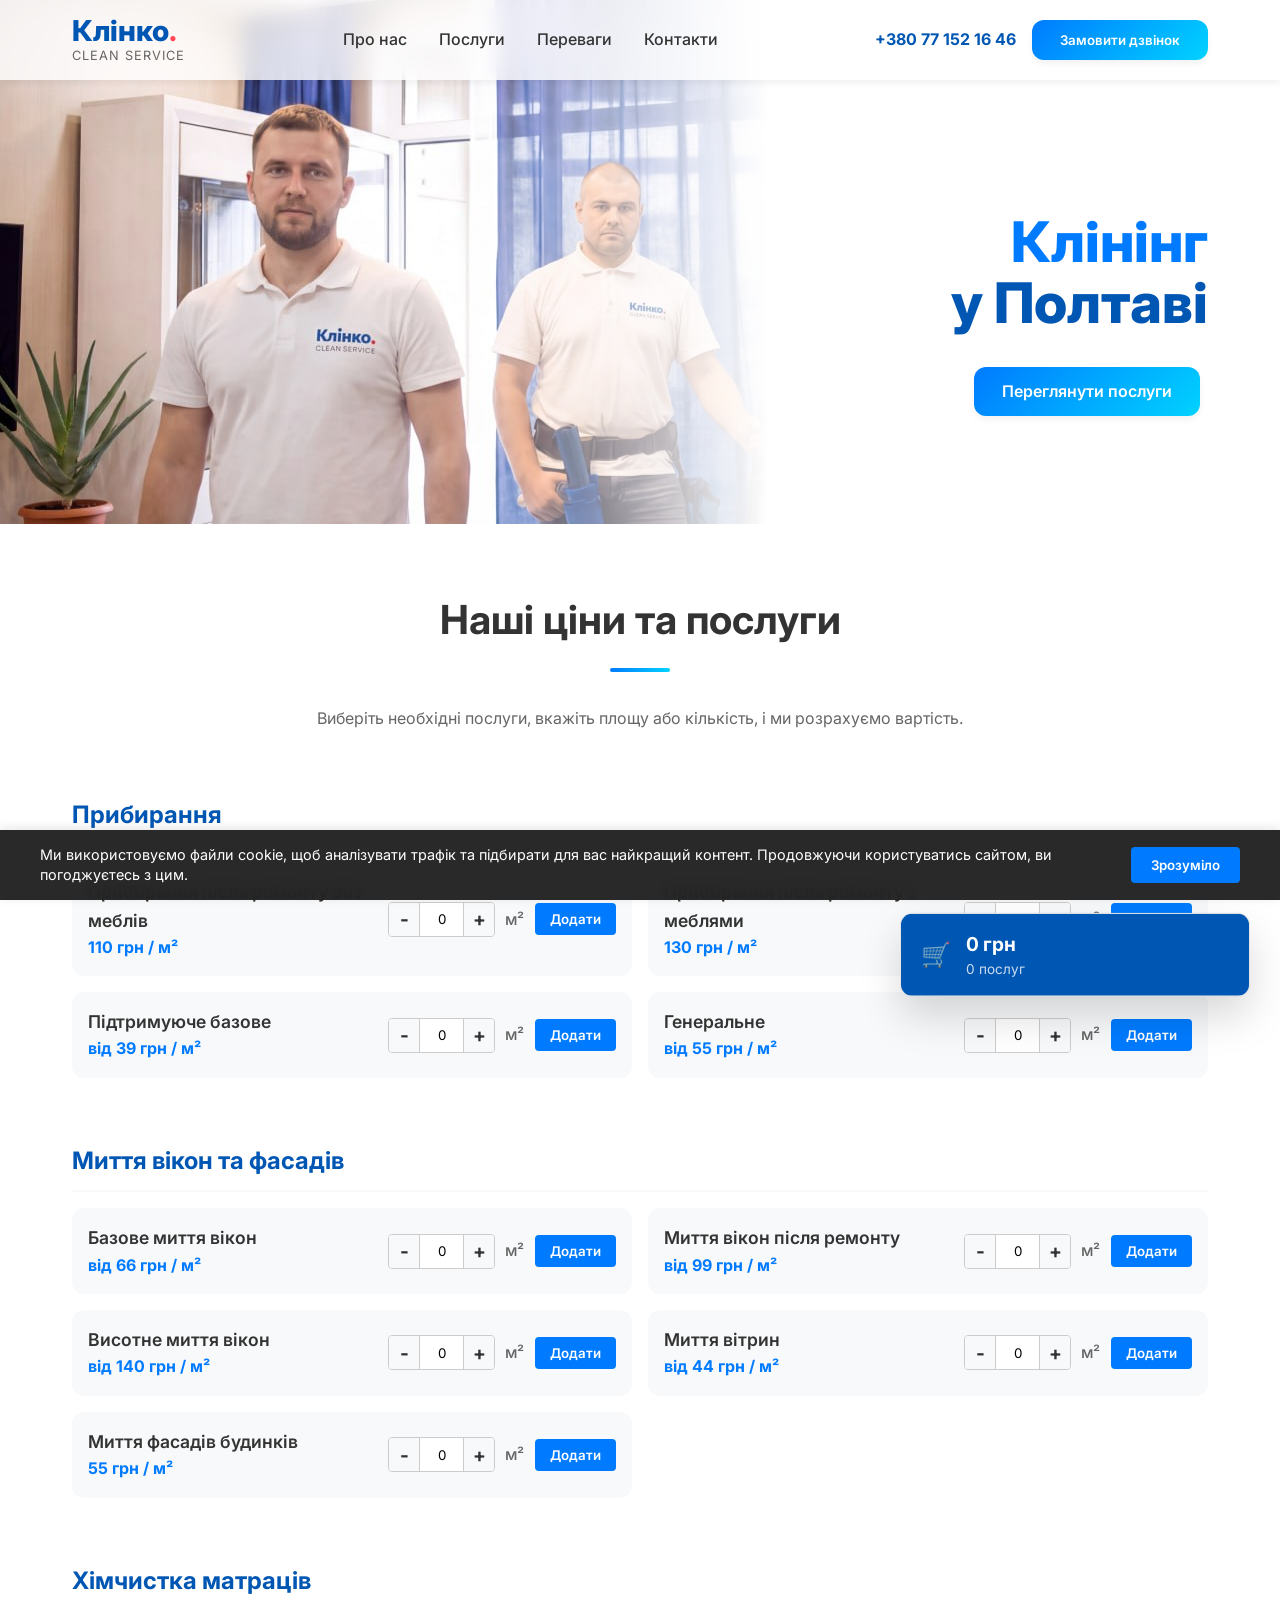
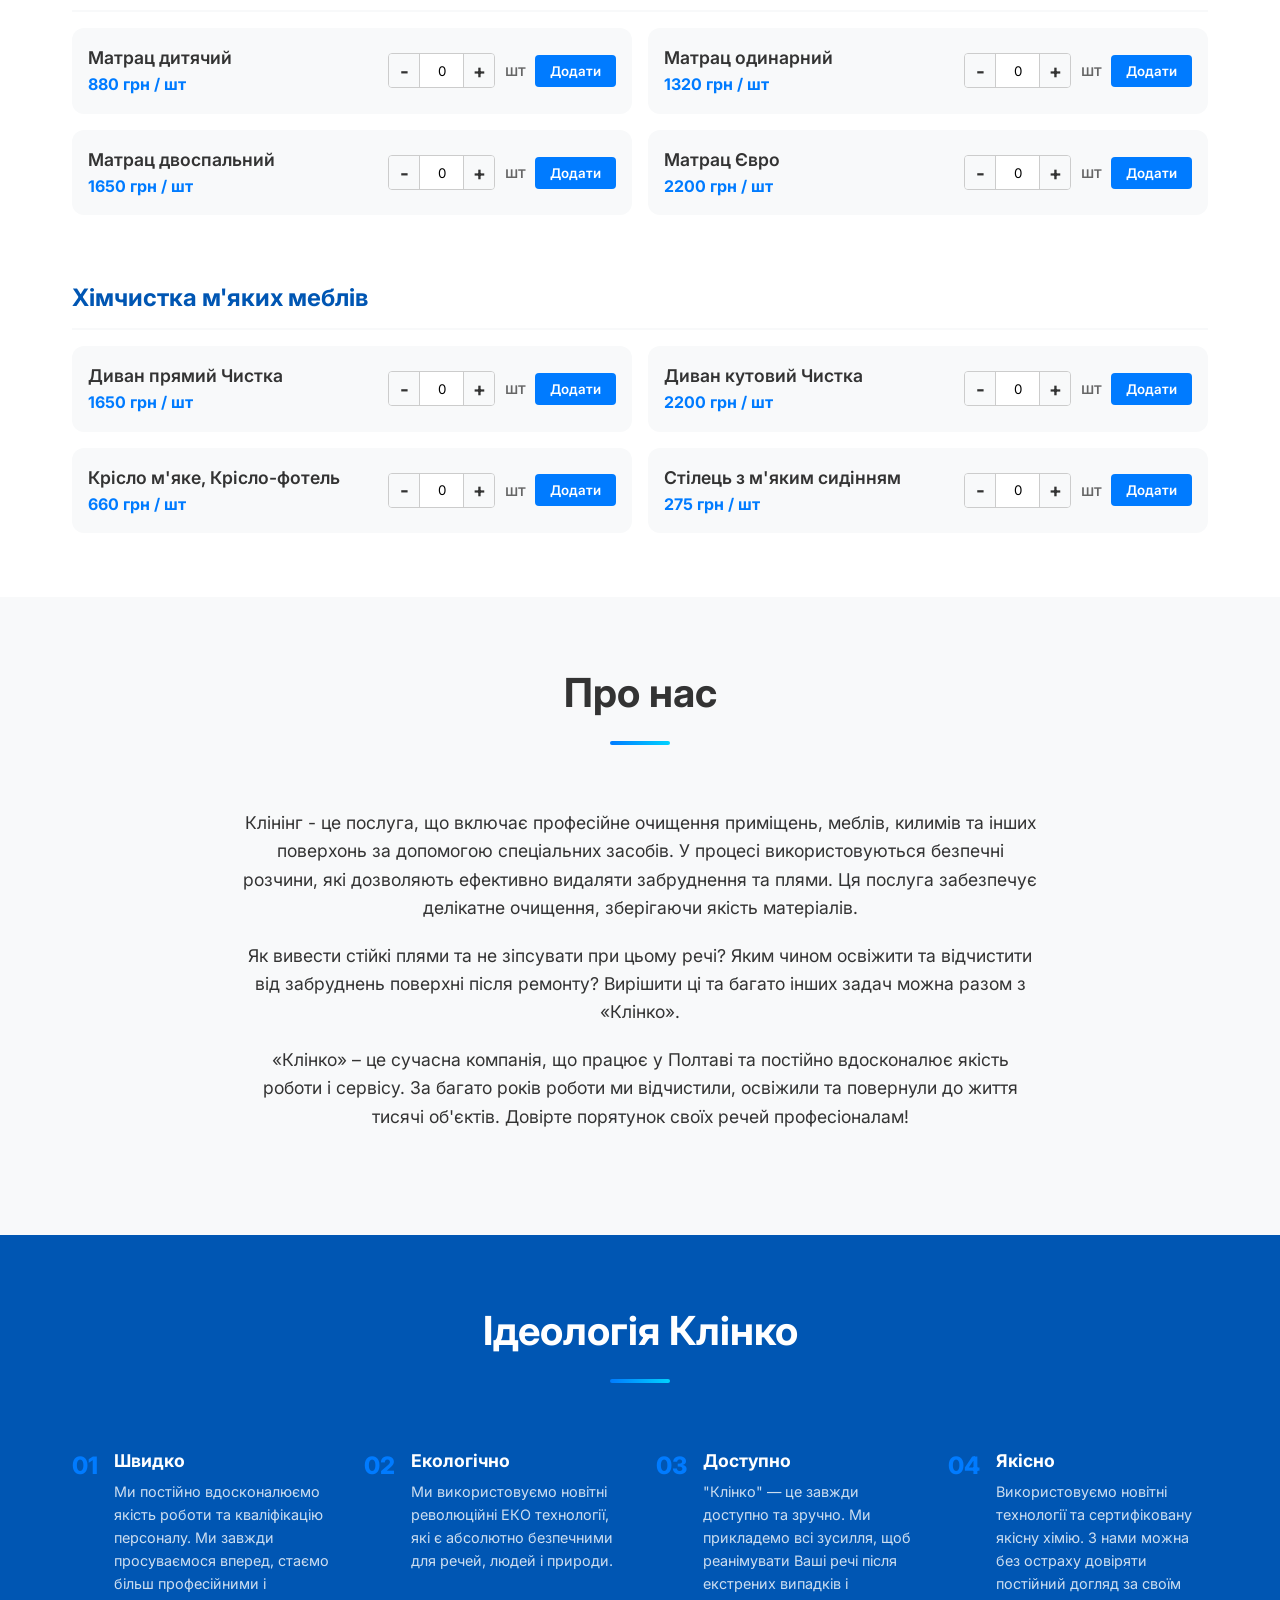
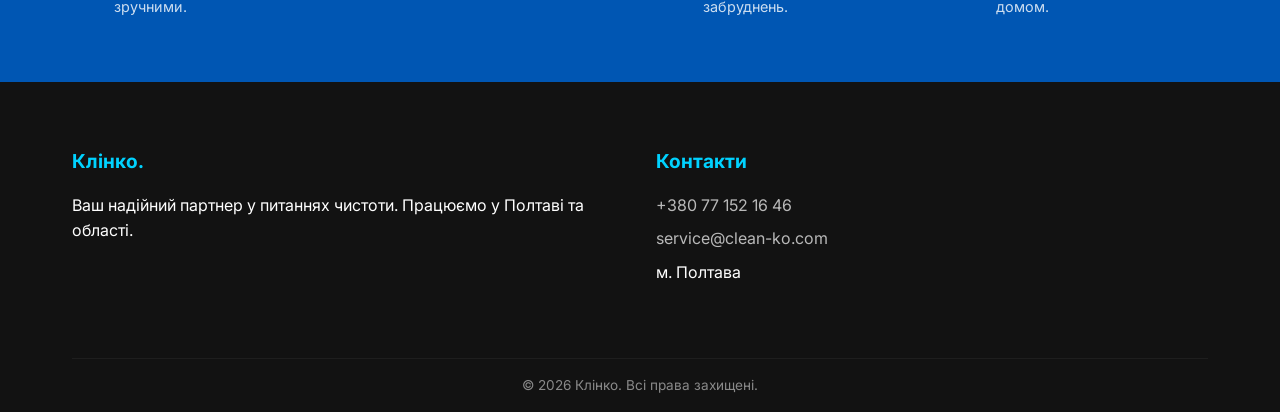
==== index.html @ 3bf865b2 "Bust cache with v3.0 query params across all imports" ====
﻿<!DOCTYPE html>
<html lang="uk">
<head>
  <meta charset="UTF-8">
  <meta name="viewport" content="width=device-width, initial-scale=1.0">
  <title>Професійний клінінг у Полтаві | Компанія Клінко</title>
  <link rel="icon" type="image/png" href="assets/favicon.png">
  <meta name="description" content="Послуги з професійного клінінгу приміщень у Полтаві. Прибирання квартир, будинків, офісних приміщень. Гарантія якості, доступні ціни.">
  
  <!-- Google Fonts -->
  <link rel="preconnect" href="https://fonts.googleapis.com">
  <link rel="preconnect" href="https://fonts.gstatic.com" crossorigin>
  <link href="https://fonts.googleapis.com/css2?family=Inter:wght@400;500;600;700;800&display=swap" rel="stylesheet">
  
  <!-- Main CSS -->
  <link rel="stylesheet" href="css/main.css?v=3.0">
</head>
<body>

  <!-- Header -->
  <header class="header">
    <div class="container">
      <a href="/" class="logo">
        <div class="logo-title">Клінко<span>.</span></div>
        <div class="logo-subtitle">clean service</div>
      </a>
      <nav class="nav-links">
        <a href="about.html">Про нас</a>
        <a href="services.html">Послуги</a>
        
        <a href="/#advantages">Переваги</a>
        <a href="#contacts">Контакти</a>
      </nav>
      <div class="header-actions">
        <a href="tel:+380771521646" class="phone-link">+380 77 152 16 46</a>
        <button class="btn btn-primary open-modal" data-subject="Замовити дзвінок (Шапка)">Замовити дзвінок</button>
      </div>
      <div class="hamburger">
        <span></span>
        <span></span>
        <span></span>
      </div>
    </div>
  </header>

  <!-- Mobile Navigation -->
  <nav class="nav-mobile">
    <a href="about.html">Про нас</a>
    <a href="services.html">Послуги</a>
    
    <a href="/#advantages">Переваги</a>
    <a href="#contacts">Контакти</a>
    <a href="tel:+380771521646" class="phone-link">+380 77 152 16 46</a>
    <button class="btn btn-primary open-modal" data-subject="Замовити дзвінок (Мобільне меню)">Замовити дзвінок</button>
  </nav>

  <!-- Hero Section -->
  <section class="hero" id="about">
    <div class="container">
      <div class="va-poslugi-top">
        <div class="va-poslugi-top__text">
          <h1 style="line-height: 110%;"><span></span><br> <span>Клінінг</span><br>у Полтаві</h1>
          <a href="services.html" class="callback call-bc btn btn-primary">Переглянути послуги</a>
        </div>
      </div>
    </div>
  </section>

  <!-- Pricing Section with Interactive Cart -->
  <section class="section pricing" id="pricing">
    <div class="container">
      <h2 class="section-title">Наші ціни та послуги</h2>
      <p class="pricing-subtitle">Виберіть необхідні послуги, вкажіть площу або кількість, і ми розрахуємо вартість.</p>
      
      <div class="pricing-categories">
        
        <!-- Категорія: Прибирання -->
        <div class="pricing-category">
          <h3>Прибирання</h3>
          <div class="pricing-list">
            <div class="price-item" data-id="clean-1" data-price="110" data-unit="м²" data-name="Прибирання після ремонту без меблів">
              <div class="item-info">
                <h4>Прибирання після ремонту без меблів</h4>
                <span class="price-tag">110 грн / м²</span>
              </div>
              <div class="item-actions">
                <div class="qty-control"><button type="button" class="qty-btn minus">-</button><input type="number" min="0" value="0" class="qty-input"><button type="button" class="qty-btn plus">+</button></div>
                <span class="unit">м²</span>
                <button class="btn-add">Додати</button>
              </div>
            </div>
            <div class="price-item" data-id="clean-2" data-price="130" data-unit="м²" data-name="Прибирання після ремонту з меблями">
              <div class="item-info">
                <h4>Прибирання після ремонту з меблями</h4>
                <span class="price-tag">130 грн / м²</span>
              </div>
              <div class="item-actions">
                <div class="qty-control"><button type="button" class="qty-btn minus">-</button><input type="number" min="0" value="0" class="qty-input"><button type="button" class="qty-btn plus">+</button></div>
                <span class="unit">м²</span>
                <button class="btn-add">Додати</button>
              </div>
            </div>
            <div class="price-item" data-id="clean-3" data-price="39" data-unit="м²" data-name="Підтримуюче базове прибирання">
              <div class="item-info">
                <h4>Підтримуюче базове</h4>
                <span class="price-tag">від 39 грн / м²</span>
              </div>
              <div class="item-actions">
                <div class="qty-control"><button type="button" class="qty-btn minus">-</button><input type="number" min="0" value="0" class="qty-input"><button type="button" class="qty-btn plus">+</button></div>
                <span class="unit">м²</span>
                <button class="btn-add">Додати</button>
              </div>
            </div>
            <div class="price-item" data-id="clean-4" data-price="55" data-unit="м²" data-name="Генеральне прибирання">
              <div class="item-info">
                <h4>Генеральне</h4>
                <span class="price-tag">від 55 грн / м²</span>
              </div>
              <div class="item-actions">
                <div class="qty-control"><button type="button" class="qty-btn minus">-</button><input type="number" min="0" value="0" class="qty-input"><button type="button" class="qty-btn plus">+</button></div>
                <span class="unit">м²</span>
                <button class="btn-add">Додати</button>
              </div>
            </div>
          </div>
        </div>

        <!-- Категорія: Миття вікон -->
        <div class="pricing-category">
          <h3>Миття вікон та фасадів</h3>
          <div class="pricing-list">
            <div class="price-item" data-id="win-1" data-price="66" data-unit="м²" data-name="Базове миття вікон">
              <div class="item-info">
                <h4>Базове миття вікон</h4>
                <span class="price-tag">від 66 грн / м²</span>
              </div>
              <div class="item-actions">
                <div class="qty-control"><button type="button" class="qty-btn minus">-</button><input type="number" min="0" value="0" class="qty-input"><button type="button" class="qty-btn plus">+</button></div>
                <span class="unit">м²</span>
                <button class="btn-add">Додати</button>
              </div>
            </div>
            <div class="price-item" data-id="win-2" data-price="99" data-unit="м²" data-name="Миття вікон після ремонту">
              <div class="item-info">
                <h4>Миття вікон після ремонту</h4>
                <span class="price-tag">від 99 грн / м²</span>
              </div>
              <div class="item-actions">
                <div class="qty-control"><button type="button" class="qty-btn minus">-</button><input type="number" min="0" value="0" class="qty-input"><button type="button" class="qty-btn plus">+</button></div>
                <span class="unit">м²</span>
                <button class="btn-add">Додати</button>
              </div>
            </div>
            <div class="price-item" data-id="win-3" data-price="140" data-unit="м²" data-name="Висотне миття вікон">
              <div class="item-info">
                <h4>Висотне миття вікон</h4>
                <span class="price-tag">від 140 грн / м²</span>
              </div>
              <div class="item-actions">
                <div class="qty-control"><button type="button" class="qty-btn minus">-</button><input type="number" min="0" value="0" class="qty-input"><button type="button" class="qty-btn plus">+</button></div>
                <span class="unit">м²</span>
                <button class="btn-add">Додати</button>
              </div>
            </div>
            <div class="price-item" data-id="win-4" data-price="44" data-unit="м²" data-name="Миття вітрин">
              <div class="item-info">
                <h4>Миття вітрин</h4>
                <span class="price-tag">від 44 грн / м²</span>
              </div>
              <div class="item-actions">
                <div class="qty-control"><button type="button" class="qty-btn minus">-</button><input type="number" min="0" value="0" class="qty-input"><button type="button" class="qty-btn plus">+</button></div>
                <span class="unit">м²</span>
                <button class="btn-add">Додати</button>
              </div>
            </div>
            <div class="price-item" data-id="win-5" data-price="55" data-unit="м²" data-name="Миття фасадів будинків">
              <div class="item-info">
                <h4>Миття фасадів будинків</h4>
                <span class="price-tag">55 грн / м²</span>
              </div>
              <div class="item-actions">
                <div class="qty-control"><button type="button" class="qty-btn minus">-</button><input type="number" min="0" value="0" class="qty-input"><button type="button" class="qty-btn plus">+</button></div>
                <span class="unit">м²</span>
                <button class="btn-add">Додати</button>
              </div>
            </div>
          </div>
        </div>

        <!-- Категорія: Хімчистка матраців -->
        <div class="pricing-category">
          <h3>Хімчистка матраців</h3>
          <div class="pricing-list">
            <div class="price-item" data-id="mat-1" data-price="880" data-unit="шт" data-name="Матрац дитячий">
              <div class="item-info">
                <h4>Матрац дитячий</h4>
                <span class="price-tag">880 грн / шт</span>
              </div>
              <div class="item-actions">
                <div class="qty-control"><button type="button" class="qty-btn minus">-</button><input type="number" min="0" value="0" class="qty-input"><button type="button" class="qty-btn plus">+</button></div>
                <span class="unit">шт</span>
                <button class="btn-add">Додати</button>
              </div>
            </div>
            <div class="price-item" data-id="mat-2" data-price="1320" data-unit="шт" data-name="Матрац одинарний">
              <div class="item-info">
                <h4>Матрац одинарний</h4>
                <span class="price-tag">1320 грн / шт</span>
              </div>
              <div class="item-actions">
                <div class="qty-control"><button type="button" class="qty-btn minus">-</button><input type="number" min="0" value="0" class="qty-input"><button type="button" class="qty-btn plus">+</button></div>
                <span class="unit">шт</span>
                <button class="btn-add">Додати</button>
              </div>
            </div>
            <div class="price-item" data-id="mat-3" data-price="1650" data-unit="шт" data-name="Матрац двоспальний">
              <div class="item-info">
                <h4>Матрац двоспальний</h4>
                <span class="price-tag">1650 грн / шт</span>
              </div>
              <div class="item-actions">
                <div class="qty-control"><button type="button" class="qty-btn minus">-</button><input type="number" min="0" value="0" class="qty-input"><button type="button" class="qty-btn plus">+</button></div>
                <span class="unit">шт</span>
                <button class="btn-add">Додати</button>
              </div>
            </div>
            <div class="price-item" data-id="mat-4" data-price="2200" data-unit="шт" data-name="Матрац Євро">
              <div class="item-info">
                <h4>Матрац Євро</h4>
                <span class="price-tag">2200 грн / шт</span>
              </div>
              <div class="item-actions">
                <div class="qty-control"><button type="button" class="qty-btn minus">-</button><input type="number" min="0" value="0" class="qty-input"><button type="button" class="qty-btn plus">+</button></div>
                <span class="unit">шт</span>
                <button class="btn-add">Додати</button>
              </div>
            </div>
          </div>
        </div>

        <!-- Категорія: Хімчистка меблів -->
        <div class="pricing-category">
          <h3>Хімчистка м'яких меблів</h3>
          <div class="pricing-list">
            <div class="price-item" data-id="meb-1" data-price="1650" data-unit="шт" data-name="Диван прямий Чистка">
              <div class="item-info">
                <h4>Диван прямий Чистка</h4>
                <span class="price-tag">1650 грн / шт</span>
              </div>
              <div class="item-actions">
                <div class="qty-control"><button type="button" class="qty-btn minus">-</button><input type="number" min="0" value="0" class="qty-input"><button type="button" class="qty-btn plus">+</button></div>
                <span class="unit">шт</span>
                <button class="btn-add">Додати</button>
              </div>
            </div>
            <div class="price-item" data-id="meb-2" data-price="2200" data-unit="шт" data-name="Диван кутовий Чистка">
              <div class="item-info">
                <h4>Диван кутовий Чистка</h4>
                <span class="price-tag">2200 грн / шт</span>
              </div>
              <div class="item-actions">
                <div class="qty-control"><button type="button" class="qty-btn minus">-</button><input type="number" min="0" value="0" class="qty-input"><button type="button" class="qty-btn plus">+</button></div>
                <span class="unit">шт</span>
                <button class="btn-add">Додати</button>
              </div>
            </div>
            <div class="price-item" data-id="meb-3" data-price="660" data-unit="шт" data-name="Крісло м'яке">
              <div class="item-info">
                <h4>Крісло м'яке, Крісло-фотель</h4>
                <span class="price-tag">660 грн / шт</span>
              </div>
              <div class="item-actions">
                <div class="qty-control"><button type="button" class="qty-btn minus">-</button><input type="number" min="0" value="0" class="qty-input"><button type="button" class="qty-btn plus">+</button></div>
                <span class="unit">шт</span>
                <button class="btn-add">Додати</button>
              </div>
            </div>
            <div class="price-item" data-id="meb-4" data-price="275" data-unit="шт" data-name="Стілець з м'яким сидінням">
              <div class="item-info">
                <h4>Стілець з м'яким сидінням</h4>
                <span class="price-tag">275 грн / шт</span>
              </div>
              <div class="item-actions">
                <div class="qty-control"><button type="button" class="qty-btn minus">-</button><input type="number" min="0" value="0" class="qty-input"><button type="button" class="qty-btn plus">+</button></div>
                <span class="unit">шт</span>
                <button class="btn-add">Додати</button>
              </div>
            </div>
          </div>
        </div>
        
      </div>
    </div>
  </section>

  <!-- About Section -->
  <section class="section about-us" id="about-us">
    <div class="container">
      <h2 class="section-title">Про нас</h2>
      <div class="about-text" style="color: var(--color-text-dark); line-height: 1.6; max-width: 800px; margin: 0 auto; text-align: center; font-size: 1.1rem; padding-bottom: 40px;">
        <p style="margin-bottom: 20px;">Клінінг - це послуга, що включає професійне очищення приміщень, меблів, килимів та інших поверхонь за допомогою спеціальних засобів. У процесі використовуються безпечні розчини, які дозволяють ефективно видаляти забруднення та плями. Ця послуга забезпечує делікатне очищення, зберігаючи якість матеріалів.</p>
        <p style="margin-bottom: 20px;">Як вивести стійкі плями та не зіпсувати при цьому речі? Яким чином освіжити та відчистити від забруднень поверхні після ремонту? Вирішити ці та багато інших задач можна разом з «Клінко».</p>
        <p>«Клінко» – це сучасна компанія, що працює у Полтаві та постійно вдосконалює якість роботи і сервісу. За багато років роботи ми відчистили, освіжили та повернули до життя тисячі об'єктів. Довірте порятунок своїх речей професіоналам!</p>
      </div>
    </div>
  </section>

  <!-- Advantages Section -->
  <section class="section advantages" id="advantages">
    <div class="container">
      <h2 class="section-title">Ідеологія Клінко</h2>
      <div class="advantages-grid">
        <div class="advantage-item">
          <div class="advantage-icon" style="font-weight: 800; color: var(--color-primary); font-size: 1.5rem;">01</div>
          <div class="advantage-text">
            <h4>Швидко</h4>
            <p>Ми постійно вдосконалюємо якість роботи та кваліфікацію персоналу. Ми завжди просуваємося вперед, стаємо більш професійними і зручними.</p>
          </div>
        </div>
        <div class="advantage-item">
          <div class="advantage-icon" style="font-weight: 800; color: var(--color-primary); font-size: 1.5rem;">02</div>
          <div class="advantage-text">
            <h4>Екологічно</h4>
            <p>Ми використовуємо новітні революційні ЕКО технології, які є абсолютно безпечними для речей, людей і природи.</p>
          </div>
        </div>
        <div class="advantage-item">
          <div class="advantage-icon" style="font-weight: 800; color: var(--color-primary); font-size: 1.5rem;">03</div>
          <div class="advantage-text">
            <h4>Доступно</h4>
            <p>"Клінко" — це завжди доступно та зручно. Ми прикладемо всі зусилля, щоб реанімувати Ваші речі після екстрених випадків і забруднень.</p>
          </div>
        </div>
        <div class="advantage-item">
          <div class="advantage-icon" style="font-weight: 800; color: var(--color-primary); font-size: 1.5rem;">04</div>
          <div class="advantage-text">
            <h4>Якісно</h4>
            <p>Використовуємо новітні технології та сертифіковану якісну хімію. З нами можна без остраху довіряти постійний догляд за своїм домом.</p>
          </div>
        </div>
      </div>
    </div>
  </section>

  <!-- Footer -->
  <footer class="footer" id="contacts">
    <div class="container">
      <div class="footer-grid">
        <div class="footer-col">
          <h4>Клінко.</h4>
          <p>Ваш надійний партнер у питаннях чистоти. Працюємо у Полтаві та області.</p>
        </div>
        <div class="footer-col">
          <h4>Контакти</h4>
          <ul class="footer-links">
            <li><a href="tel:+380771521646">+380 77 152 16 46</a></li>
            <li><a href="mailto:service@clean-ko.com">service@clean-ko.com</a></li>
            <li>м. Полтава</li>
          </ul>
        </div>
      </div>
      <div class="footer-bottom">
        &copy; 2026 Клінко. Всі права захищені.
      </div>
    </div>
  </footer>

  <!-- Floating Cart Widget -->
  <div id="cart-widget" class="cart-widget">
    <div class="cart-header">
      <div class="cart-icon">🛒</div>
      <div class="cart-summary">
        <span class="cart-total">0 грн</span>
        <span class="cart-count">0 послуг</span>
      </div>
    </div>
    <div class="cart-body">
      <ul class="cart-items" id="cart-items-list">
        <!-- Items will be injected here via JS -->
      </ul>
      <button class="btn btn-primary btn-block open-modal" id="btn-checkout" data-subject="Оформлення замовлення з кошика">Оформити замовлення</button>
    </div>
  </div>

  <!-- Modal -->
  <div class="modal-overlay">
    <div class="modal-content">
      <div class="modal-close">&times;</div>
      <h3>Замовити послуги</h3>
      <form id="order-form">
        <div id="modal-order-summary" class="modal-order-summary"></div>
        <div class="form-group">
          <input type="text" name="name" class="form-control" placeholder="Ваше ім'я" required>
        </div>
        <div class="form-group">
          <input type="tel" name="phone" class="form-control" placeholder="Ваш телефон" required>
        </div>
        <button type="submit" class="btn btn-primary btn-block">Відправити замовлення</button>
      </form>
    </div>
  </div>

  <!-- Main JS using ES Modules for OOP -->
  <script type="module" src="js/main.js?v=3.0"></script>
</body>
</html>
---- css/main.css ----
﻿@import 'variables.css?v=1.4';
@import 'reset.css?v=1.4';
@import 'layout.css?v=1.4';
@import 'header.css?v=1.4';
@import 'hero.css?v=1.4';
@import 'services.css?v=1.4';
@import 'advantages.css?v=1.4';
@import 'footer.css?v=1.4';
@import 'modal.css?v=1.4';
@import 'price.css?v=1.4';
@import 'cart.css?v=1.4';
@import 'notification.css?v=1.4';

@import 'cookie.css?v=1.4';
@import 'promo.css?v=1.4';
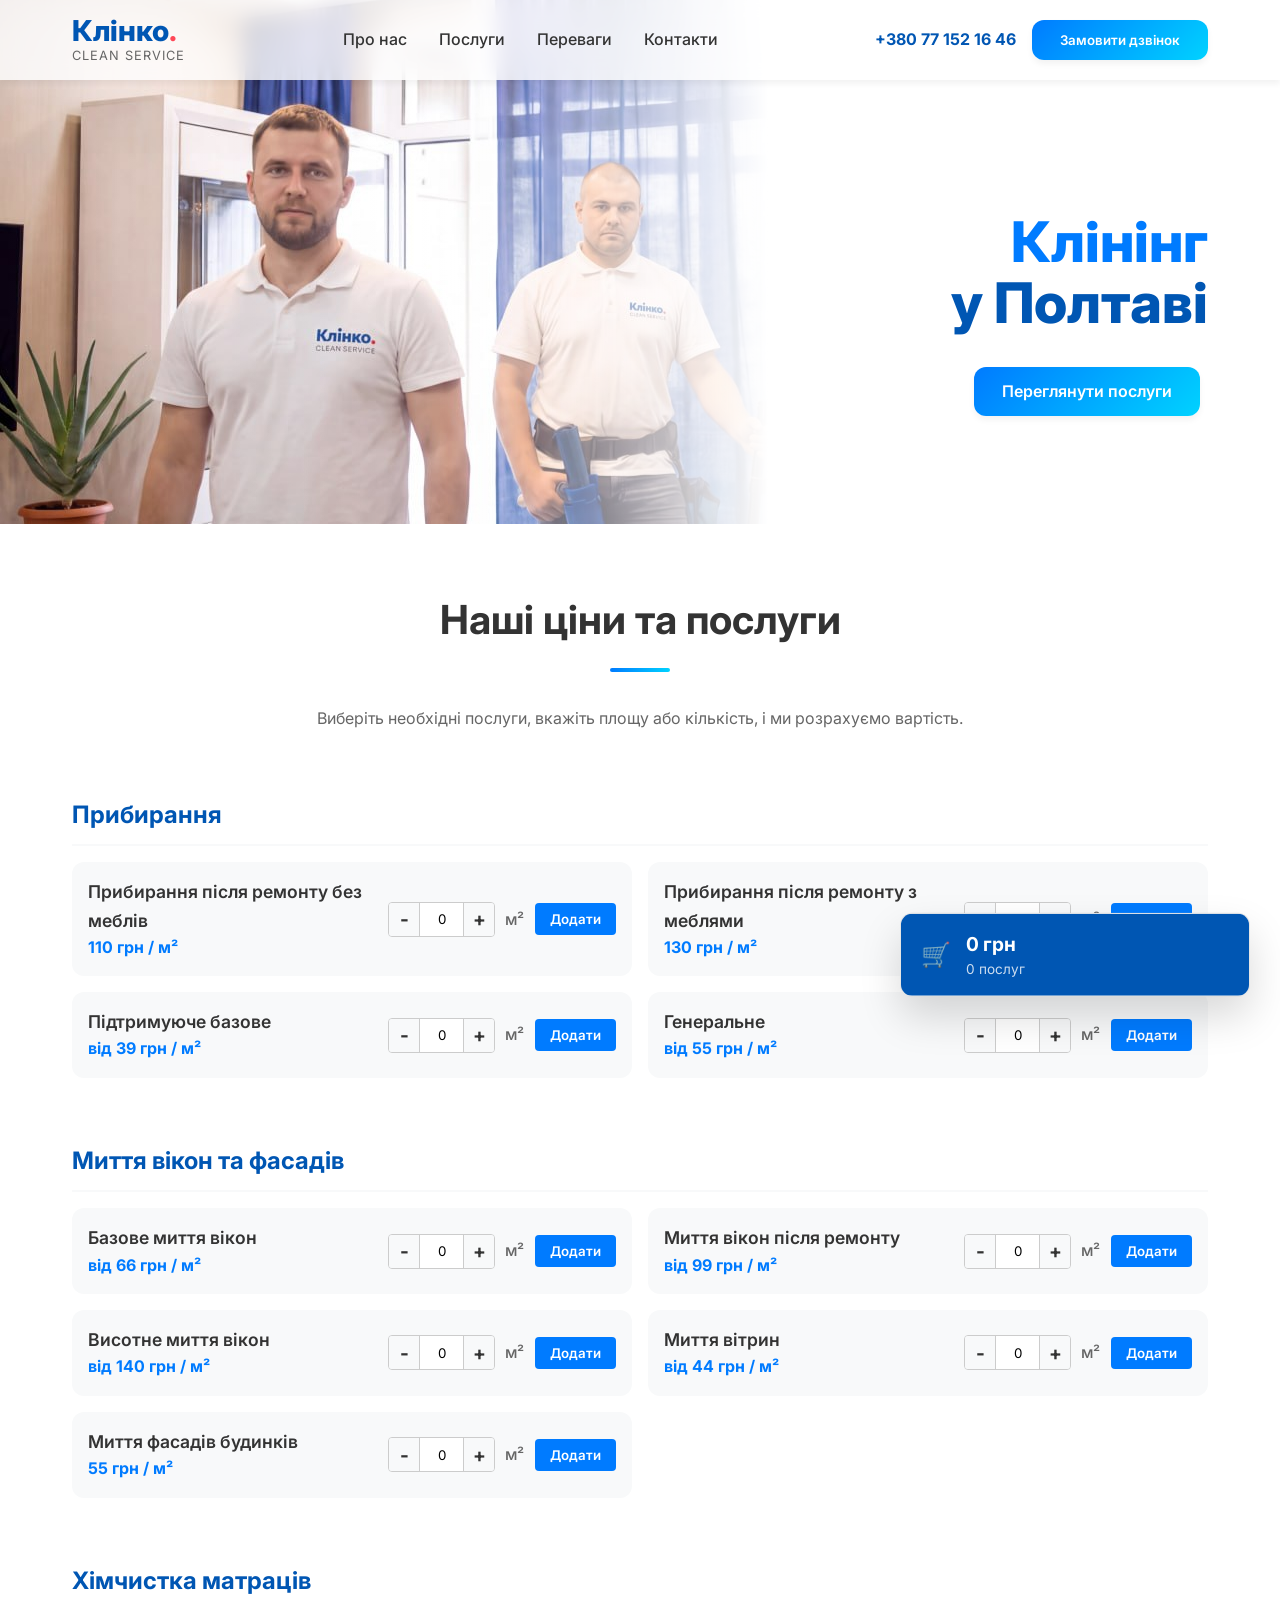
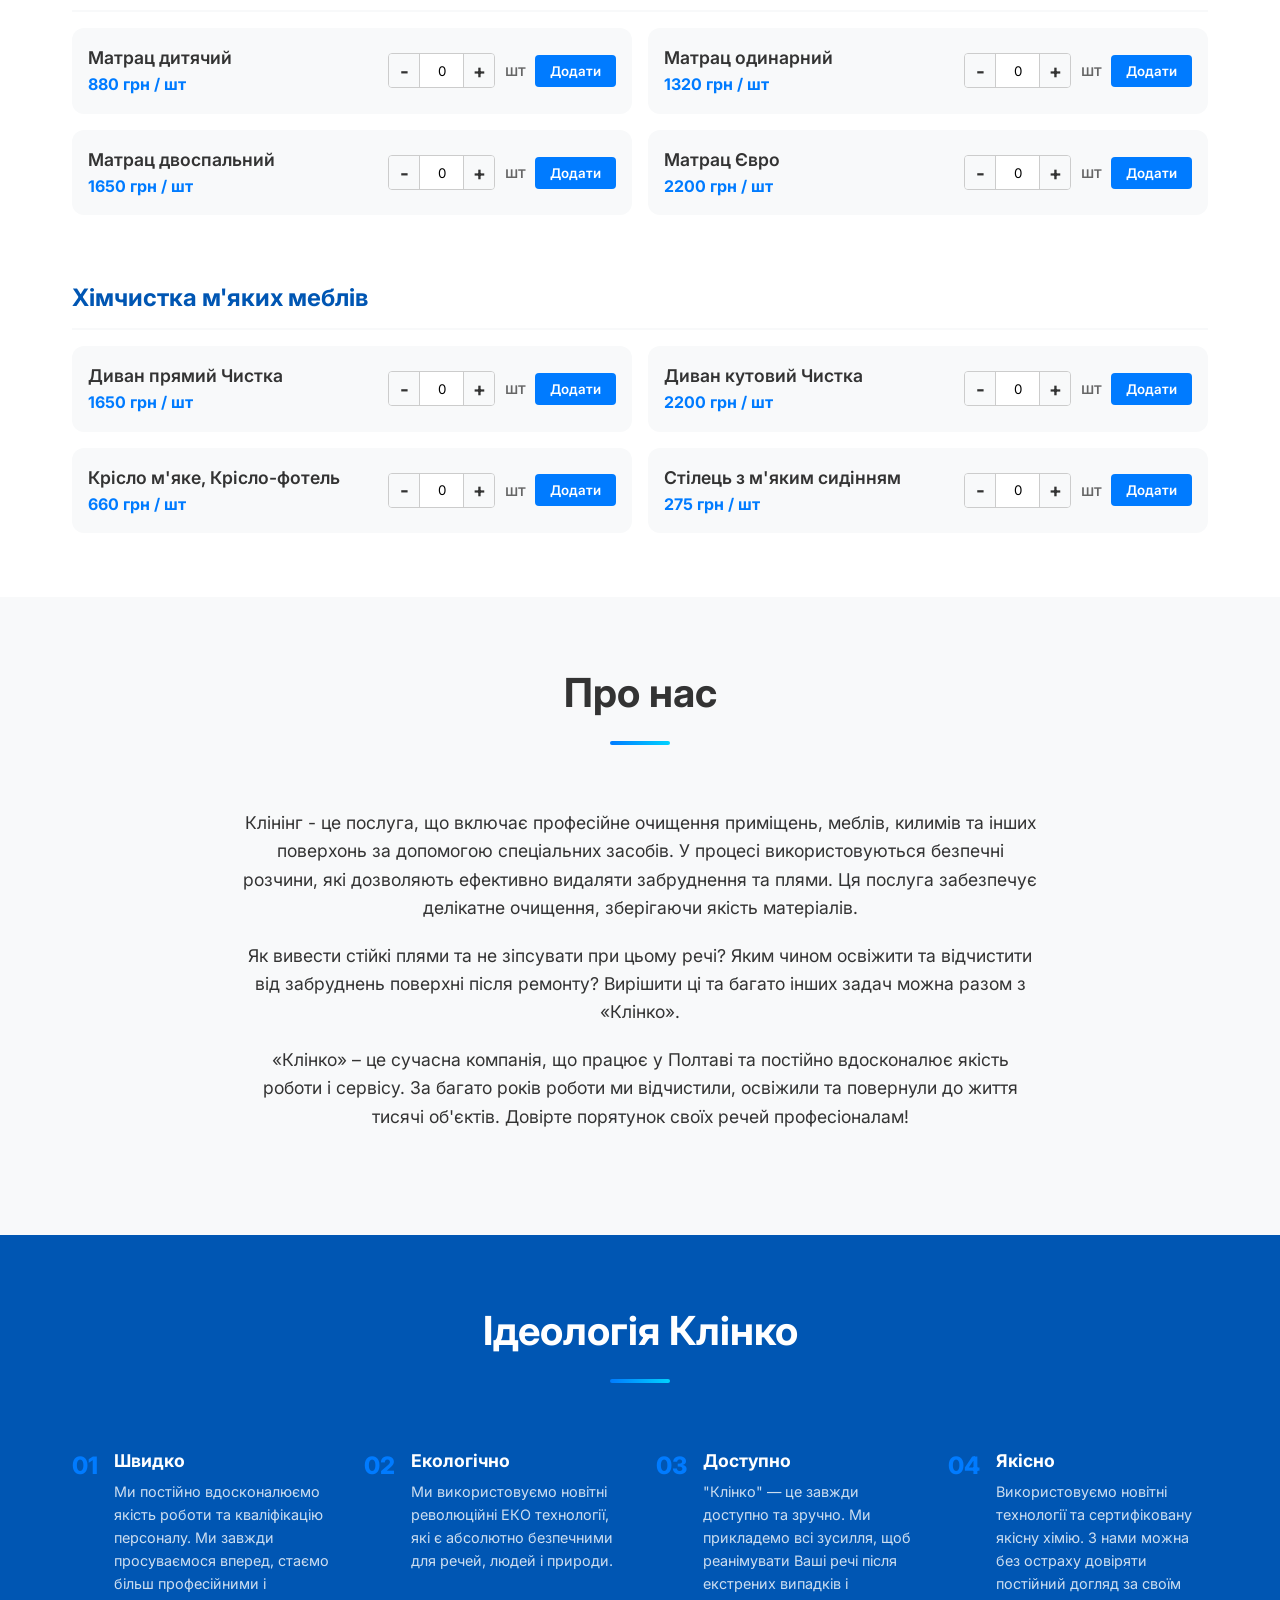
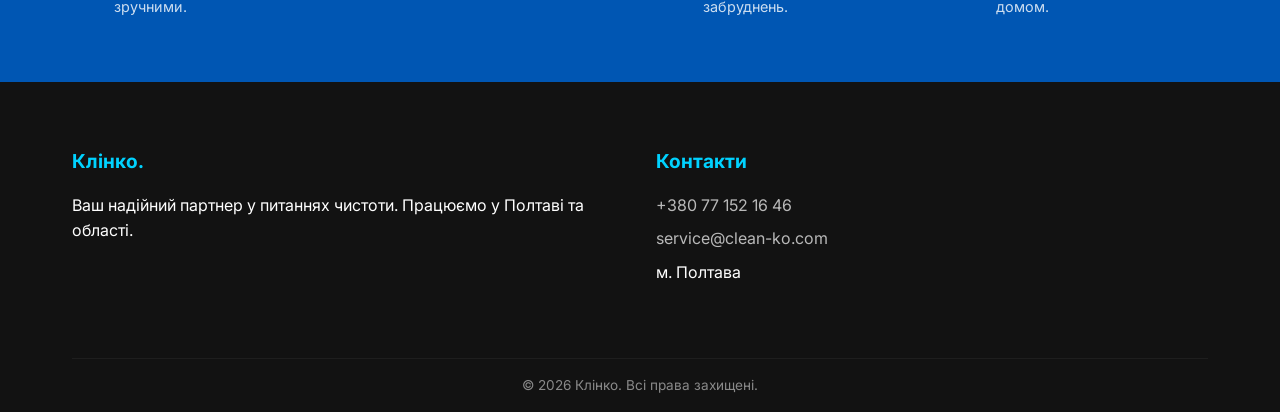
==== commit d108e0d3: "Merge all JS into a single script to definitively solve caching and remove ES module strictness requ" ====
--- a/index.html
+++ b/index.html
@@ -13,7 +13,7 @@
   <link href="https://fonts.googleapis.com/css2?family=Inter:wght@400;500;600;700;800&display=swap" rel="stylesheet">
   
   <!-- Main CSS -->
-  <link rel="stylesheet" href="css/main.css?v=3.0">
+  <link rel="stylesheet" href="css_v4/main.css?v=3.0">
 </head>
 <body>
 
@@ -401,6 +401,14 @@
   </div>
 
   <!-- Main JS using ES Modules for OOP -->
-  <script type="module" src="js/main.js?v=3.0"></script>
+  
+  <script>
+    (function() {
+      var script = document.createElement('script');
+      script.src = "js/script.js?v=" + new Date().getTime();
+      script.defer = true;
+      document.body.appendChild(script);
+    })();
+  </script>
 </body>
 </html>
--- a/css_v4/main.css
+++ b/css_v4/main.css
@@ -0,0 +1,15 @@
+﻿@import 'variables.css?v=1.4';
+@import 'reset.css?v=1.4';
+@import 'layout.css?v=1.4';
+@import 'header.css?v=1.4';
+@import 'hero.css?v=1.4';
+@import 'services.css?v=1.4';
+@import 'advantages.css?v=1.4';
+@import 'footer.css?v=1.4';
+@import 'modal.css?v=1.4';
+@import 'price.css?v=1.4';
+@import 'cart.css?v=1.4';
+@import 'notification.css?v=1.4';
+
+@import 'cookie.css?v=1.4';
+@import 'promo.css?v=1.4';
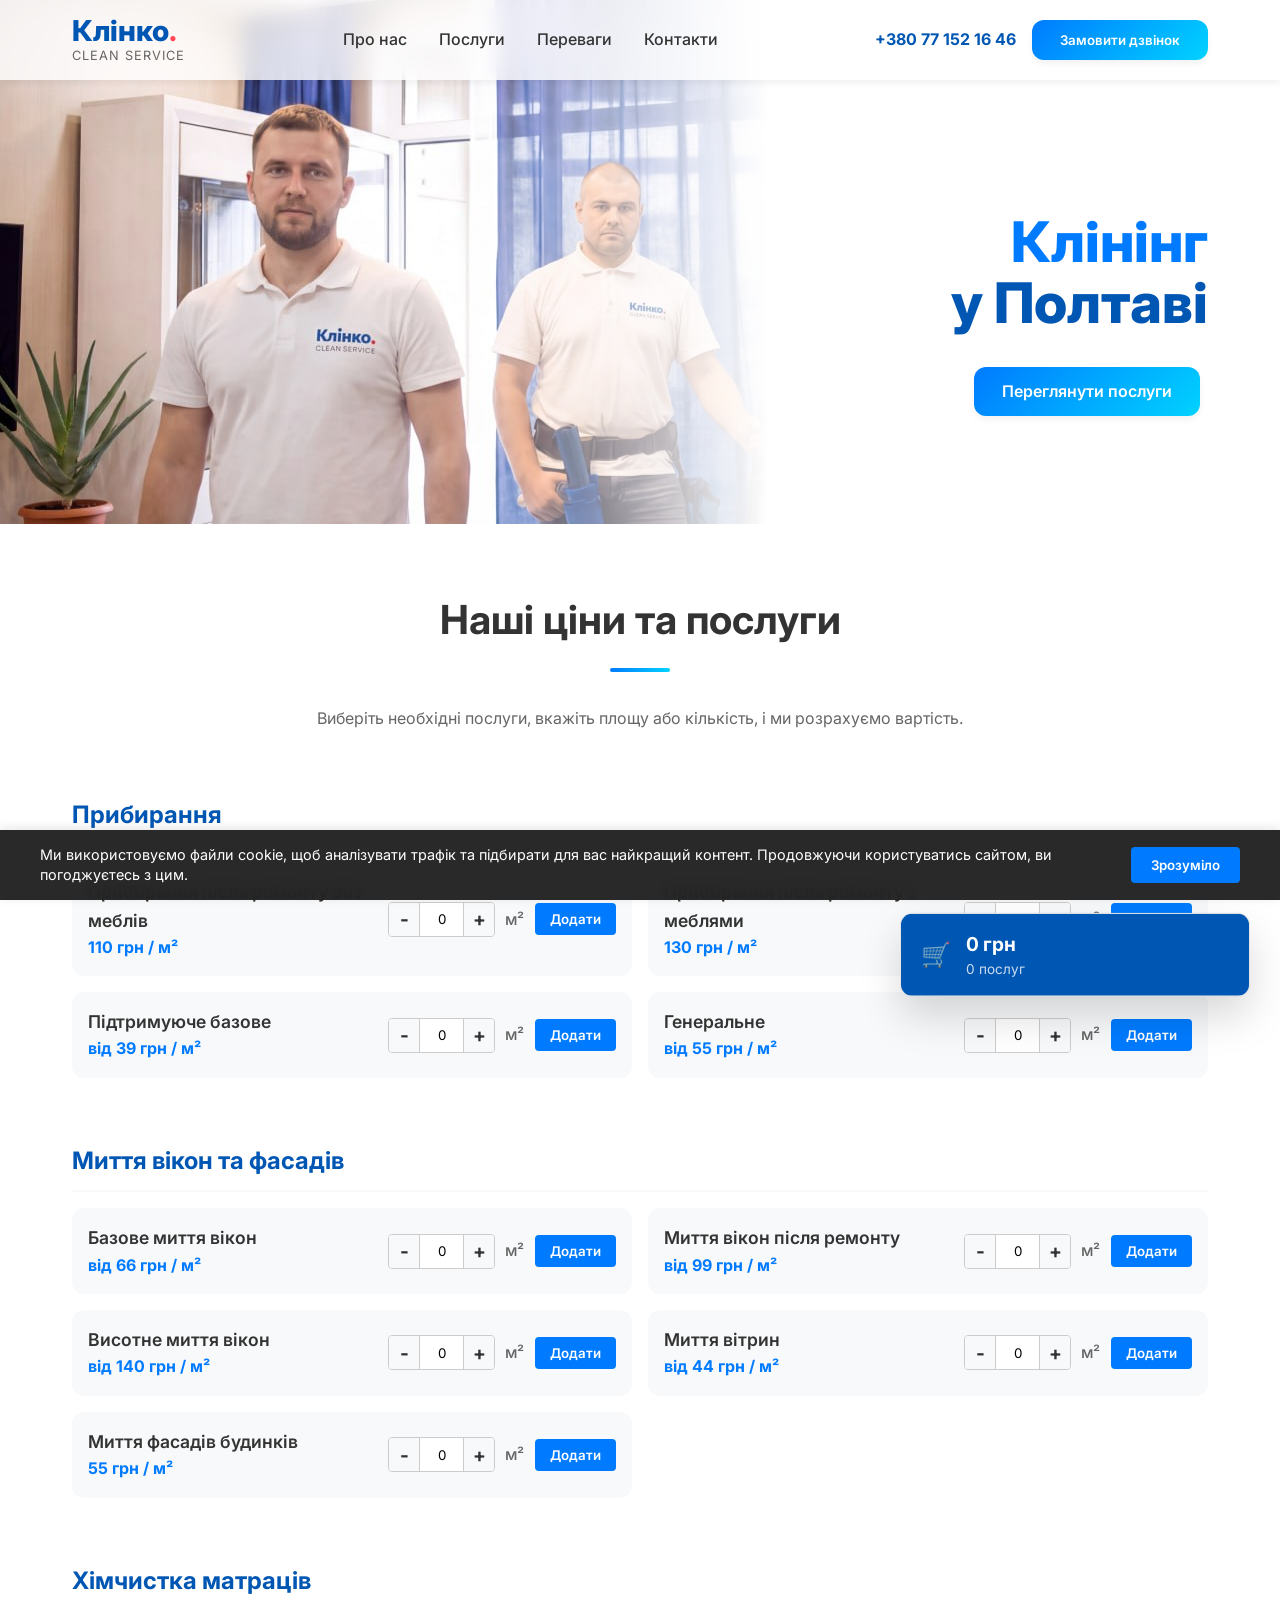
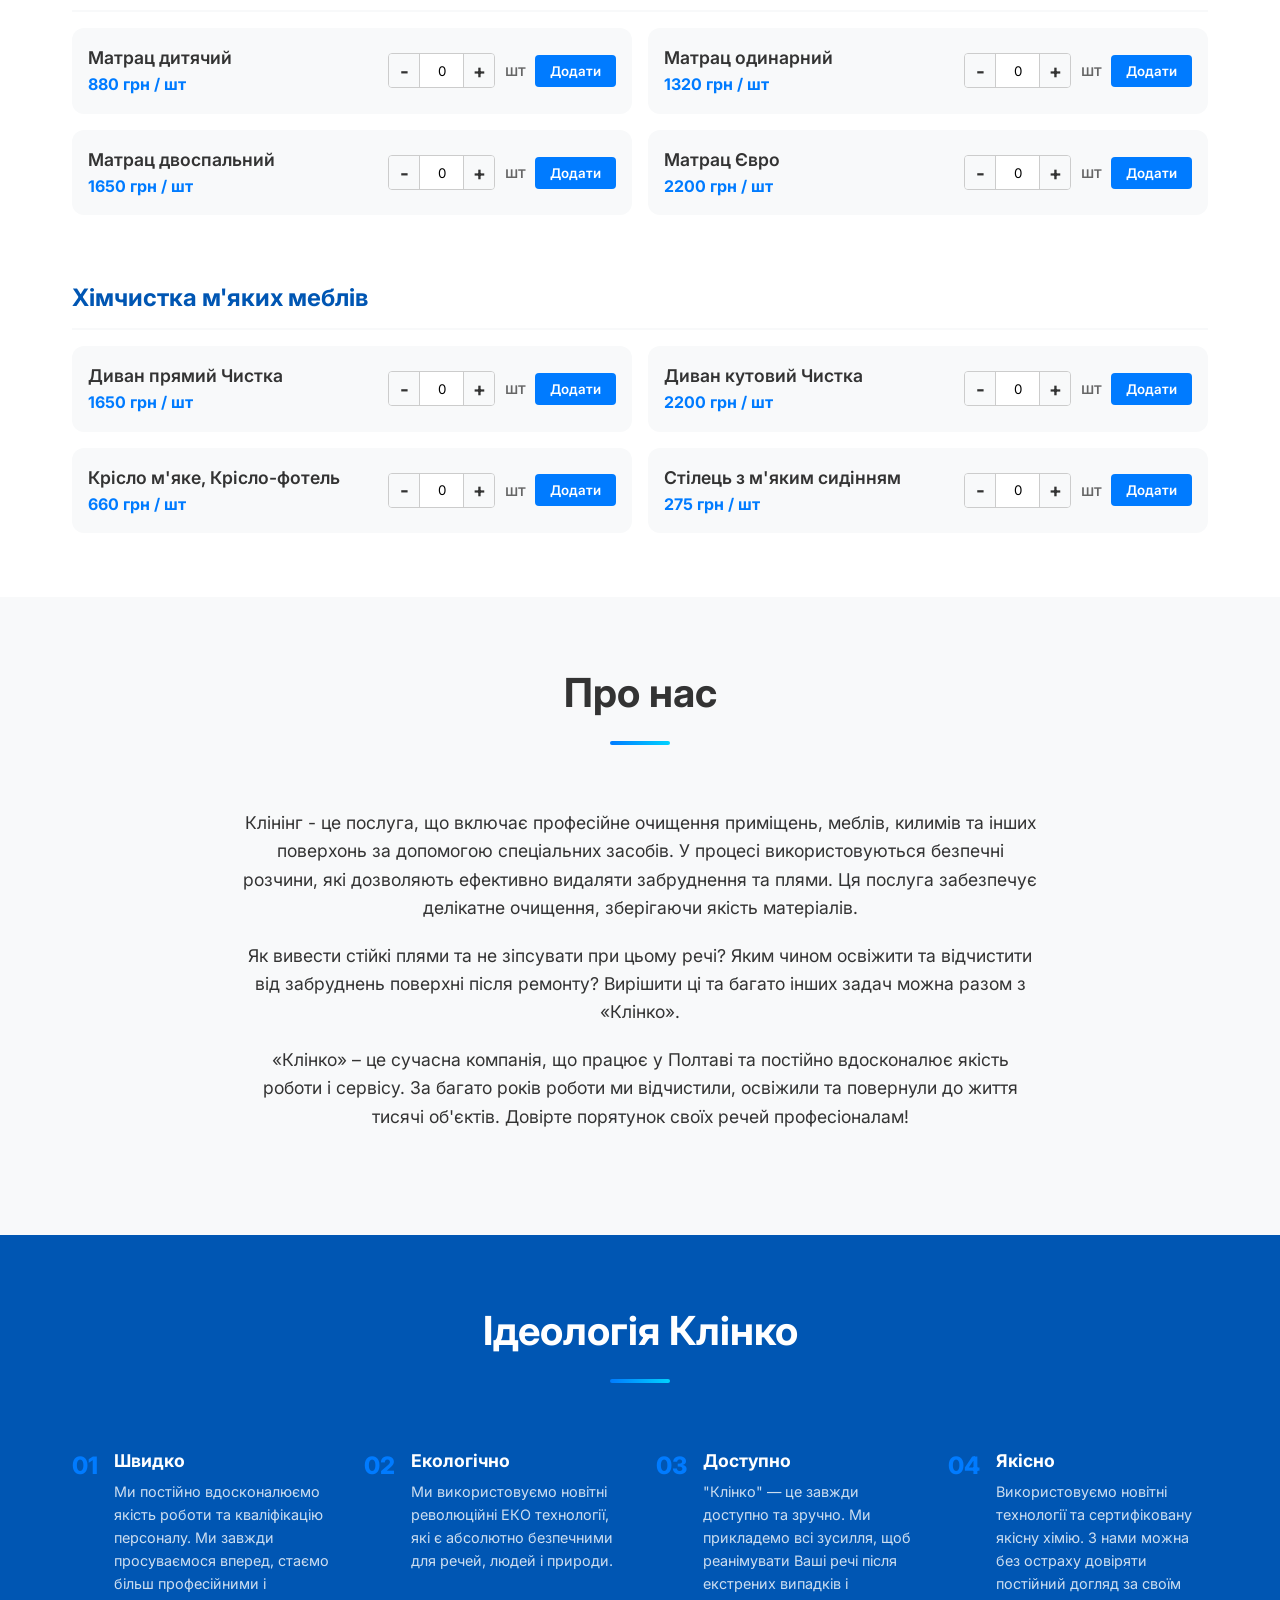
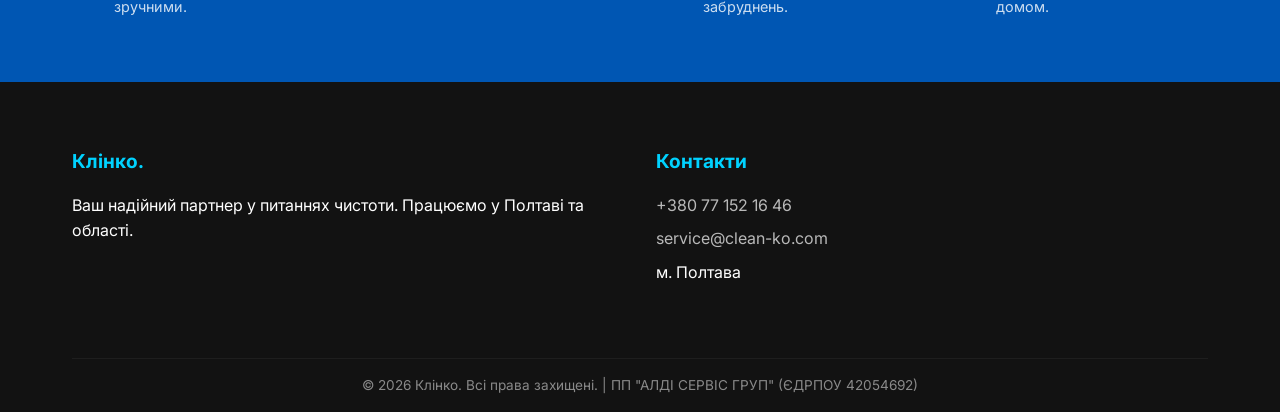
==== commit ccfa76a6: "Add company legal info (ПП АЛДІ СЕРВІС ГРУП) to the footer of all pages" ====
--- a/index.html
+++ b/index.html
@@ -360,7 +360,7 @@
         </div>
       </div>
       <div class="footer-bottom">
-        &copy; 2026 Клінко. Всі права захищені.
+        &copy; 2026 Клінко. Всі права захищені. | ПП "АЛДІ СЕРВІС ГРУП" (ЄДРПОУ 42054692)
       </div>
     </div>
   </footer>
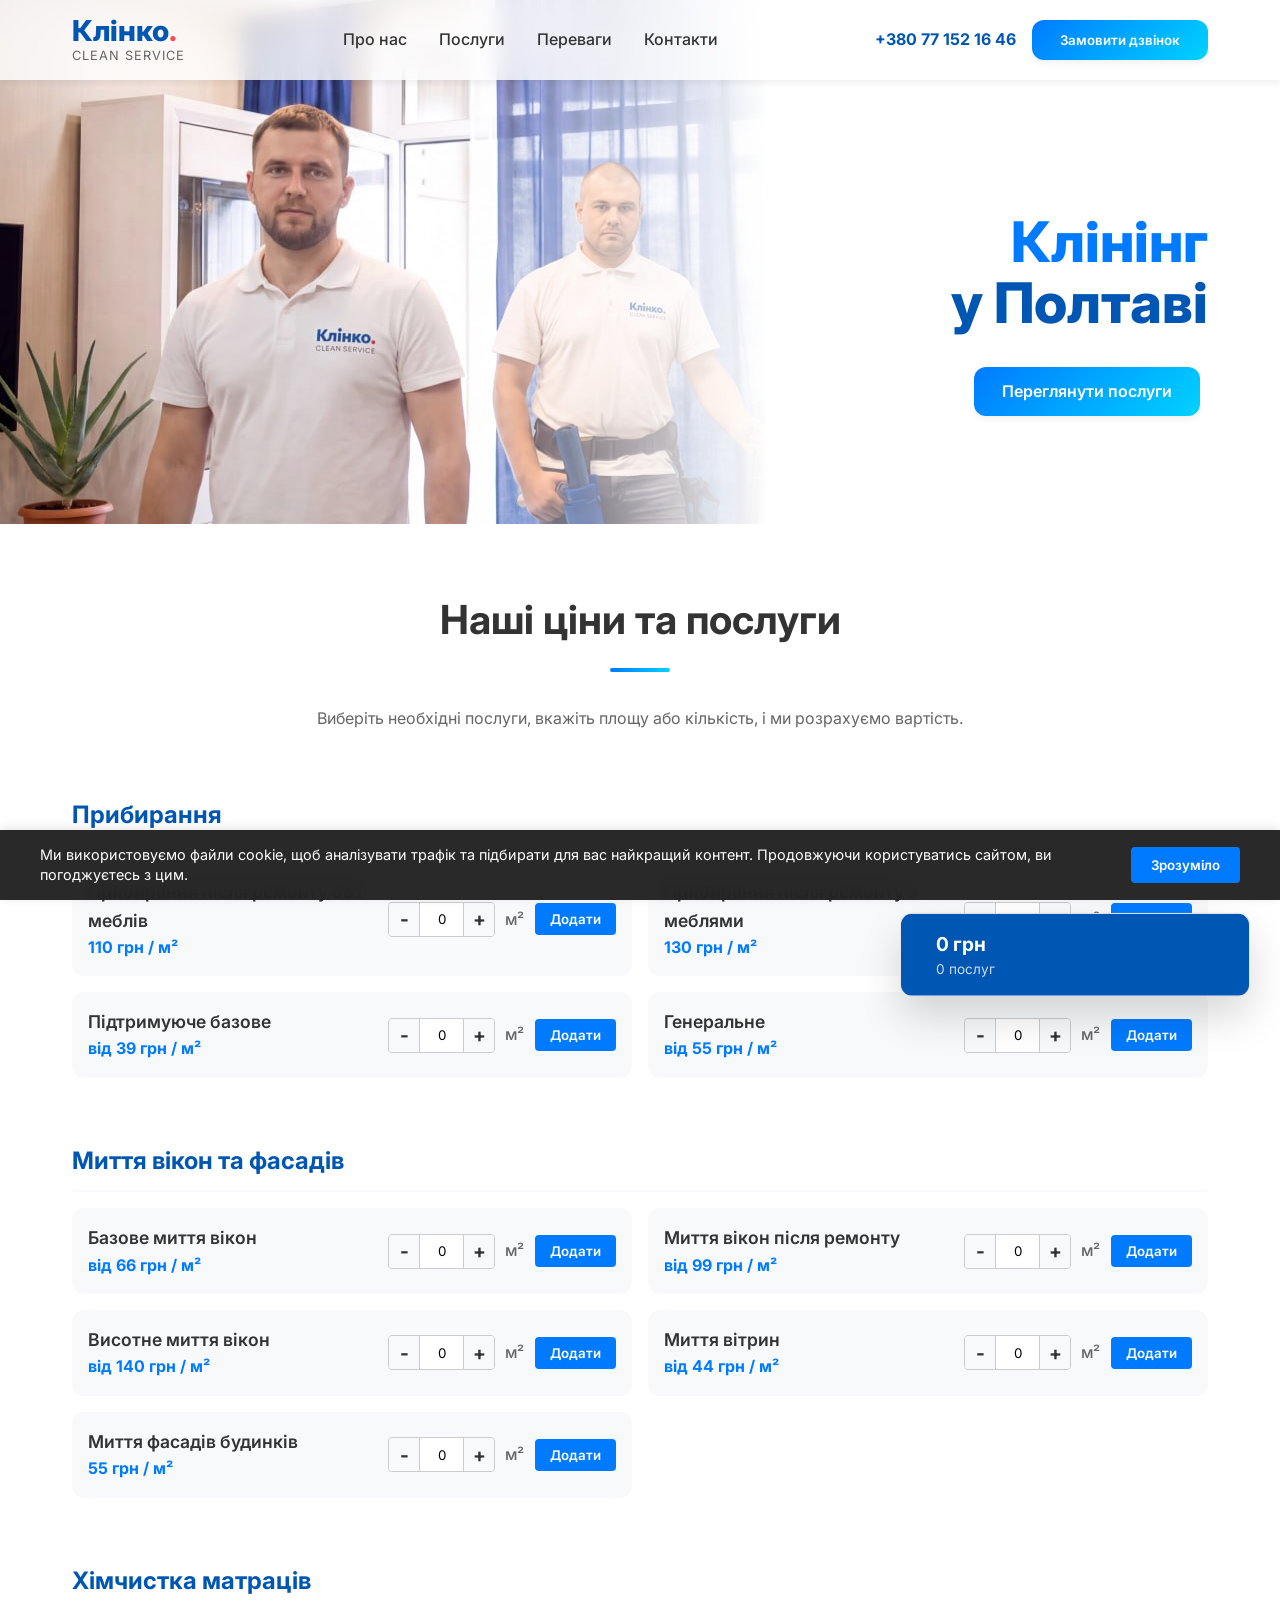
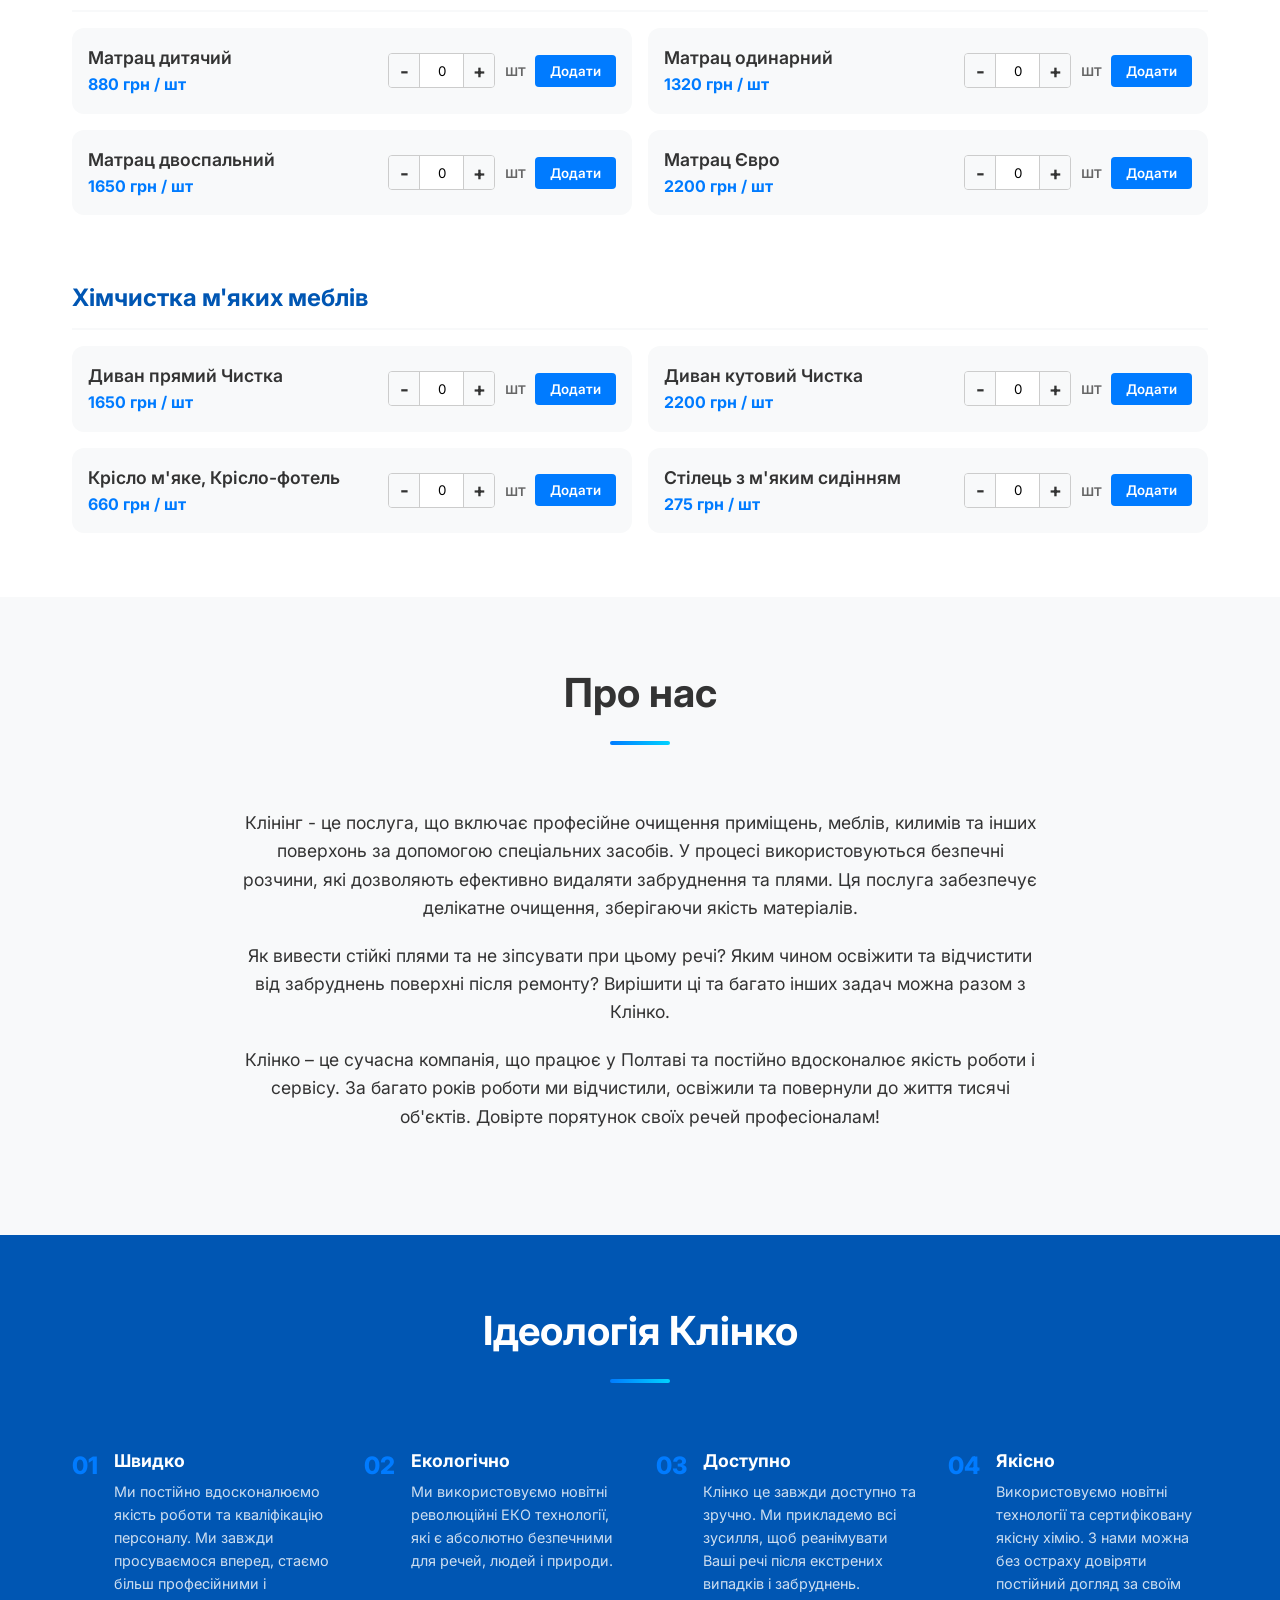
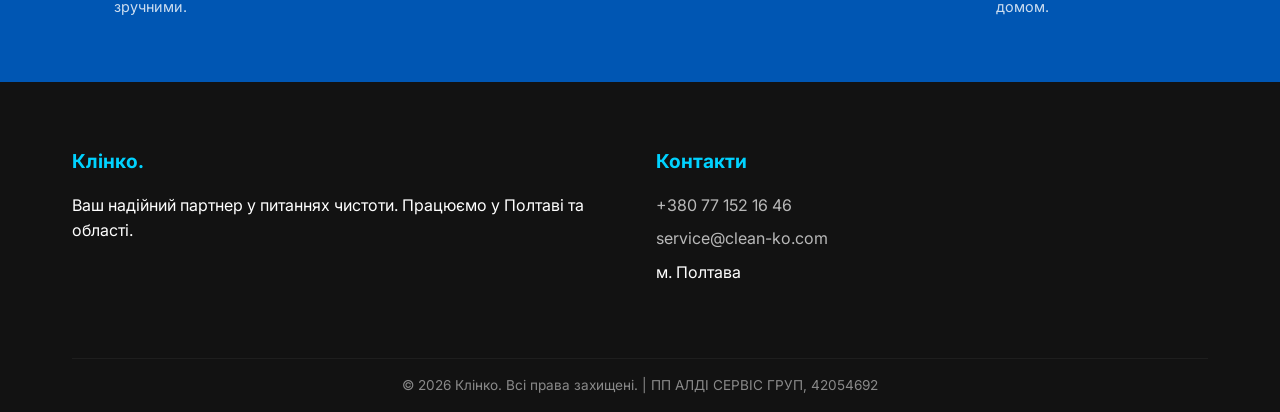
==== commit f6ed4710: "Remove emojis, long dashes, quotes and format footer info" ====
--- a/index.html
+++ b/index.html
@@ -299,8 +299,8 @@
       <h2 class="section-title">Про нас</h2>
       <div class="about-text" style="color: var(--color-text-dark); line-height: 1.6; max-width: 800px; margin: 0 auto; text-align: center; font-size: 1.1rem; padding-bottom: 40px;">
         <p style="margin-bottom: 20px;">Клінінг - це послуга, що включає професійне очищення приміщень, меблів, килимів та інших поверхонь за допомогою спеціальних засобів. У процесі використовуються безпечні розчини, які дозволяють ефективно видаляти забруднення та плями. Ця послуга забезпечує делікатне очищення, зберігаючи якість матеріалів.</p>
-        <p style="margin-bottom: 20px;">Як вивести стійкі плями та не зіпсувати при цьому речі? Яким чином освіжити та відчистити від забруднень поверхні після ремонту? Вирішити ці та багато інших задач можна разом з «Клінко».</p>
-        <p>«Клінко» – це сучасна компанія, що працює у Полтаві та постійно вдосконалює якість роботи і сервісу. За багато років роботи ми відчистили, освіжили та повернули до життя тисячі об'єктів. Довірте порятунок своїх речей професіоналам!</p>
+        <p style="margin-bottom: 20px;">Як вивести стійкі плями та не зіпсувати при цьому речі? Яким чином освіжити та відчистити від забруднень поверхні після ремонту? Вирішити ці та багато інших задач можна разом з Клінко.</p>
+        <p>Клінко – це сучасна компанія, що працює у Полтаві та постійно вдосконалює якість роботи і сервісу. За багато років роботи ми відчистили, освіжили та повернули до життя тисячі об'єктів. Довірте порятунок своїх речей професіоналам!</p>
       </div>
     </div>
   </section>
@@ -328,7 +328,7 @@
           <div class="advantage-icon" style="font-weight: 800; color: var(--color-primary); font-size: 1.5rem;">03</div>
           <div class="advantage-text">
             <h4>Доступно</h4>
-            <p>"Клінко" — це завжди доступно та зручно. Ми прикладемо всі зусилля, щоб реанімувати Ваші речі після екстрених випадків і забруднень.</p>
+            <p>Клінко це завжди доступно та зручно. Ми прикладемо всі зусилля, щоб реанімувати Ваші речі після екстрених випадків і забруднень.</p>
           </div>
         </div>
         <div class="advantage-item">
@@ -360,7 +360,7 @@
         </div>
       </div>
       <div class="footer-bottom">
-        &copy; 2026 Клінко. Всі права захищені. | ПП "АЛДІ СЕРВІС ГРУП" (ЄДРПОУ 42054692)
+        &copy; 2026 Клінко. Всі права захищені. | ПП АЛДІ СЕРВІС ГРУП, 42054692
       </div>
     </div>
   </footer>
@@ -368,7 +368,7 @@
   <!-- Floating Cart Widget -->
   <div id="cart-widget" class="cart-widget">
     <div class="cart-header">
-      <div class="cart-icon">🛒</div>
+      <div class="cart-icon"></div>
       <div class="cart-summary">
         <span class="cart-total">0 грн</span>
         <span class="cart-count">0 послуг</span>
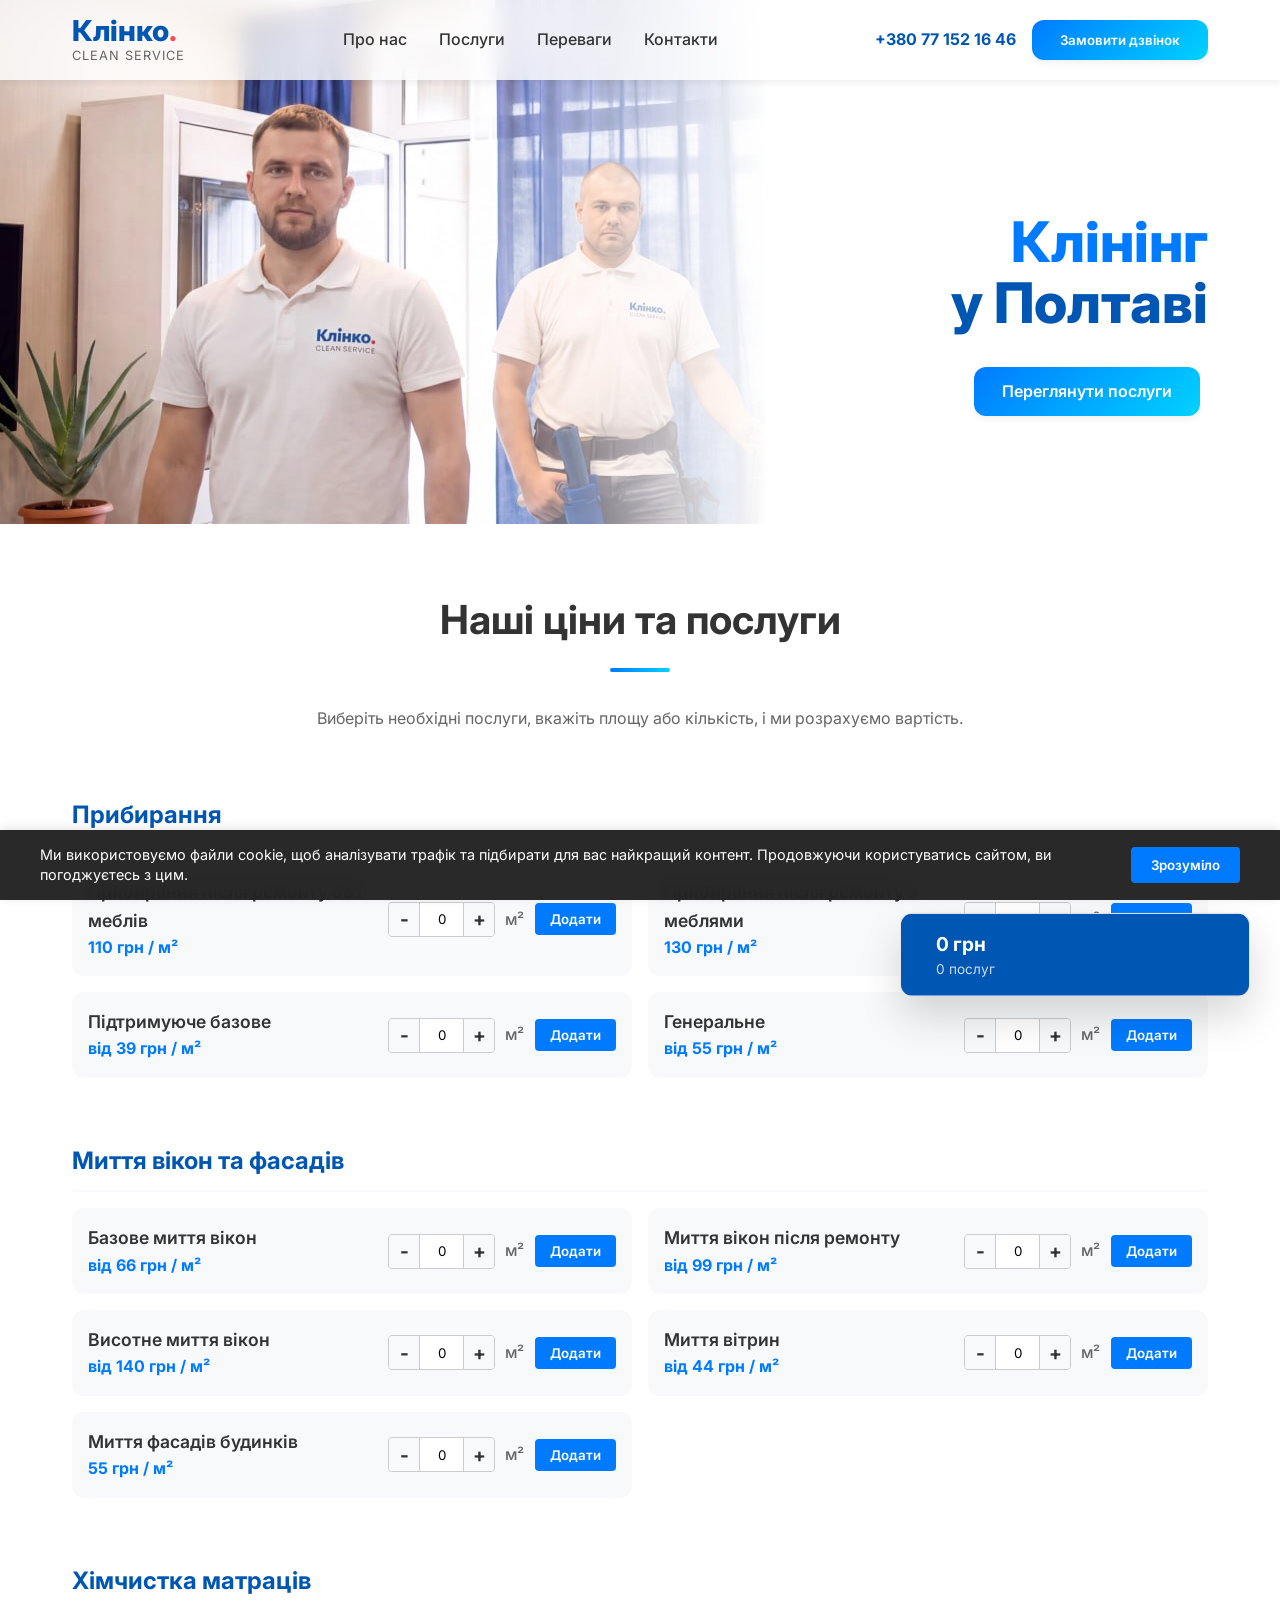
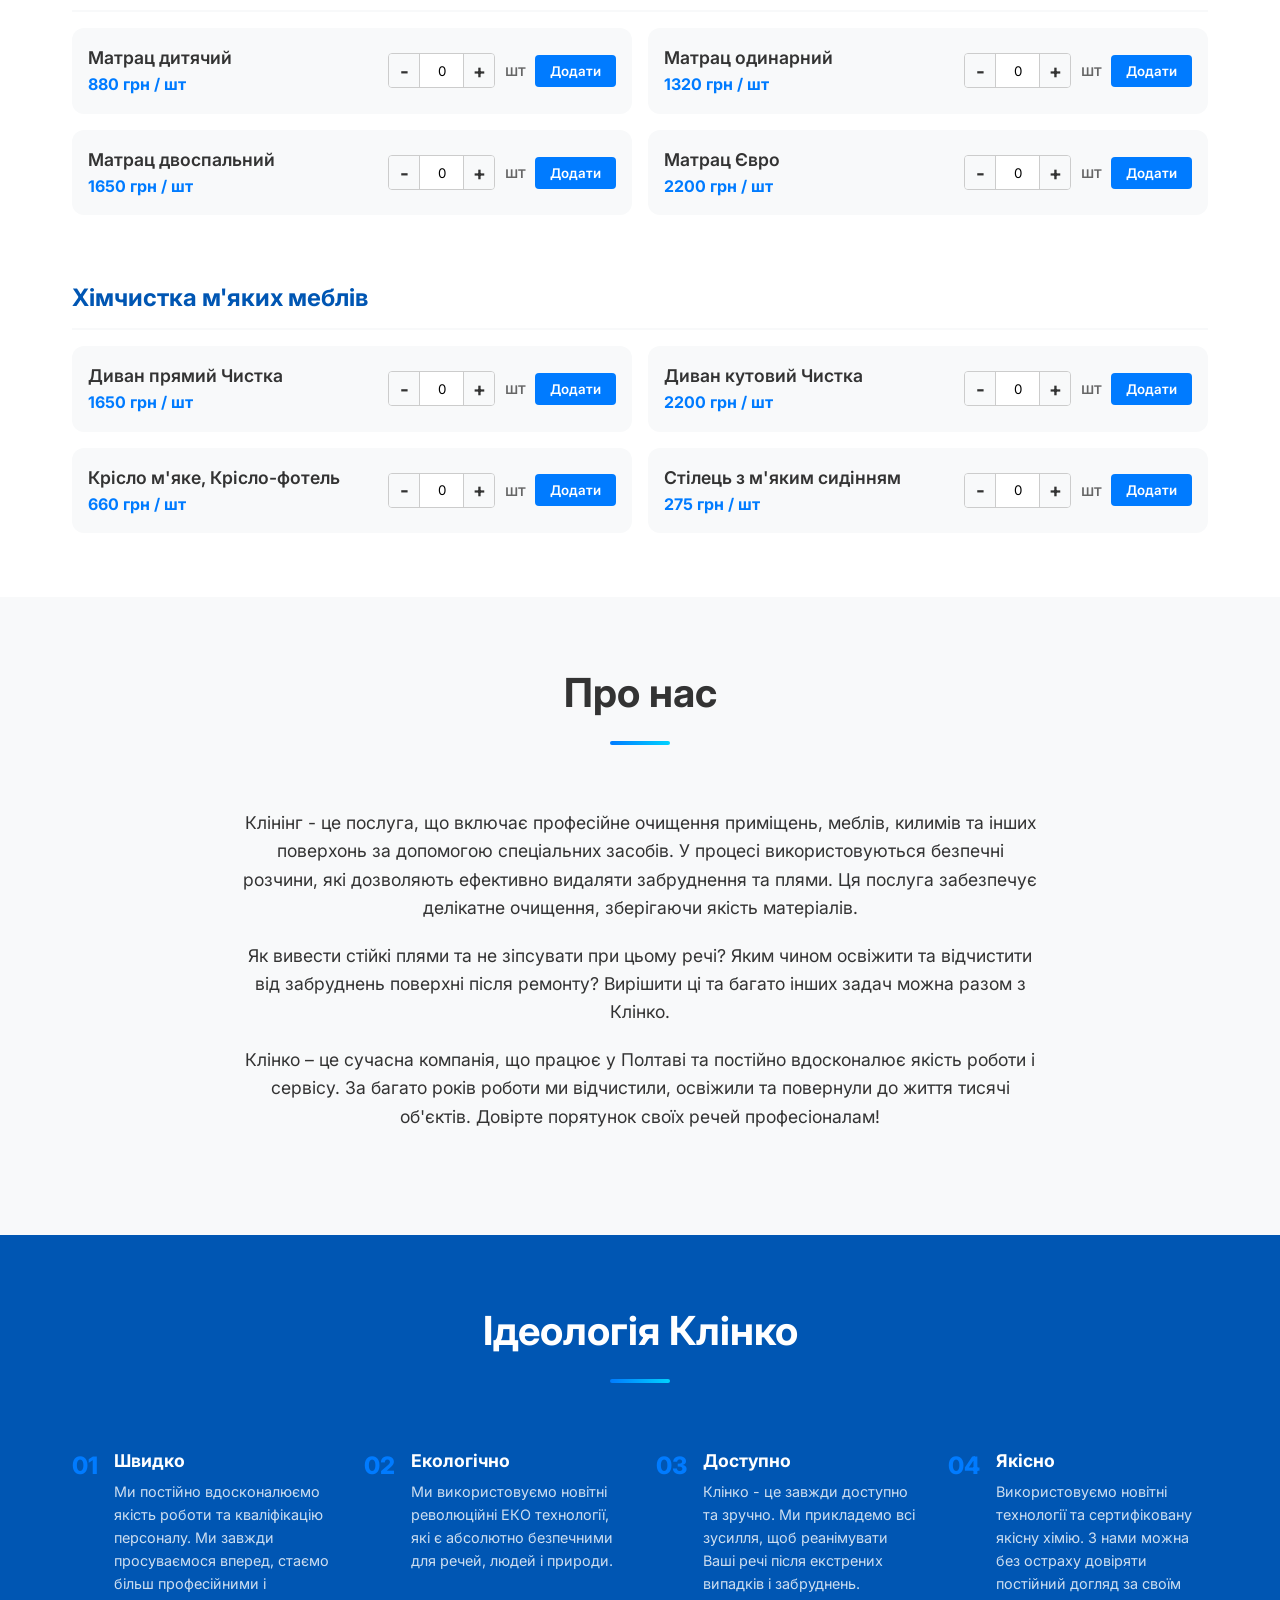
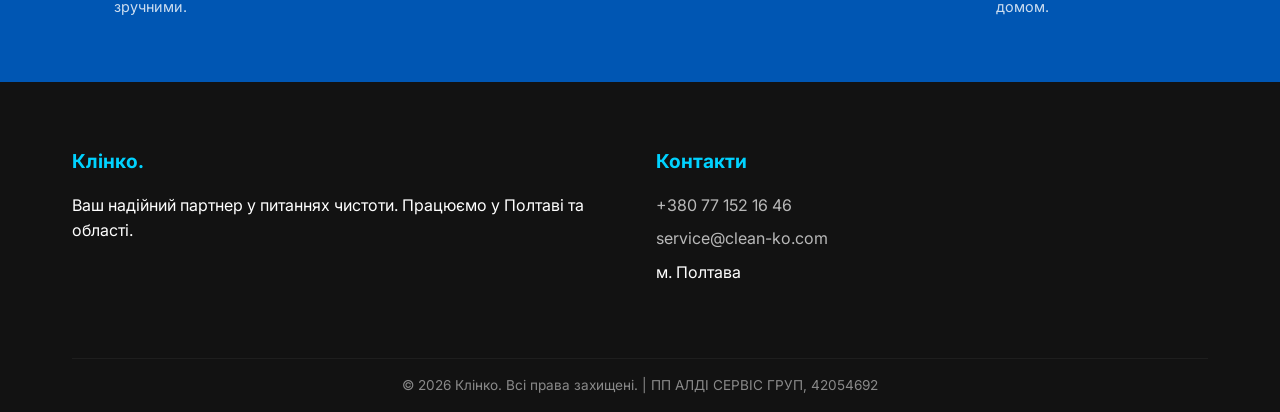
==== commit b46899a7: "Fix replacing long dashes with hyphens instead of spaces" ====
--- a/index.html
+++ b/index.html
@@ -328,7 +328,7 @@
           <div class="advantage-icon" style="font-weight: 800; color: var(--color-primary); font-size: 1.5rem;">03</div>
           <div class="advantage-text">
             <h4>Доступно</h4>
-            <p>Клінко це завжди доступно та зручно. Ми прикладемо всі зусилля, щоб реанімувати Ваші речі після екстрених випадків і забруднень.</p>
+            <p>Клінко - це завжди доступно та зручно. Ми прикладемо всі зусилля, щоб реанімувати Ваші речі після екстрених випадків і забруднень.</p>
           </div>
         </div>
         <div class="advantage-item">
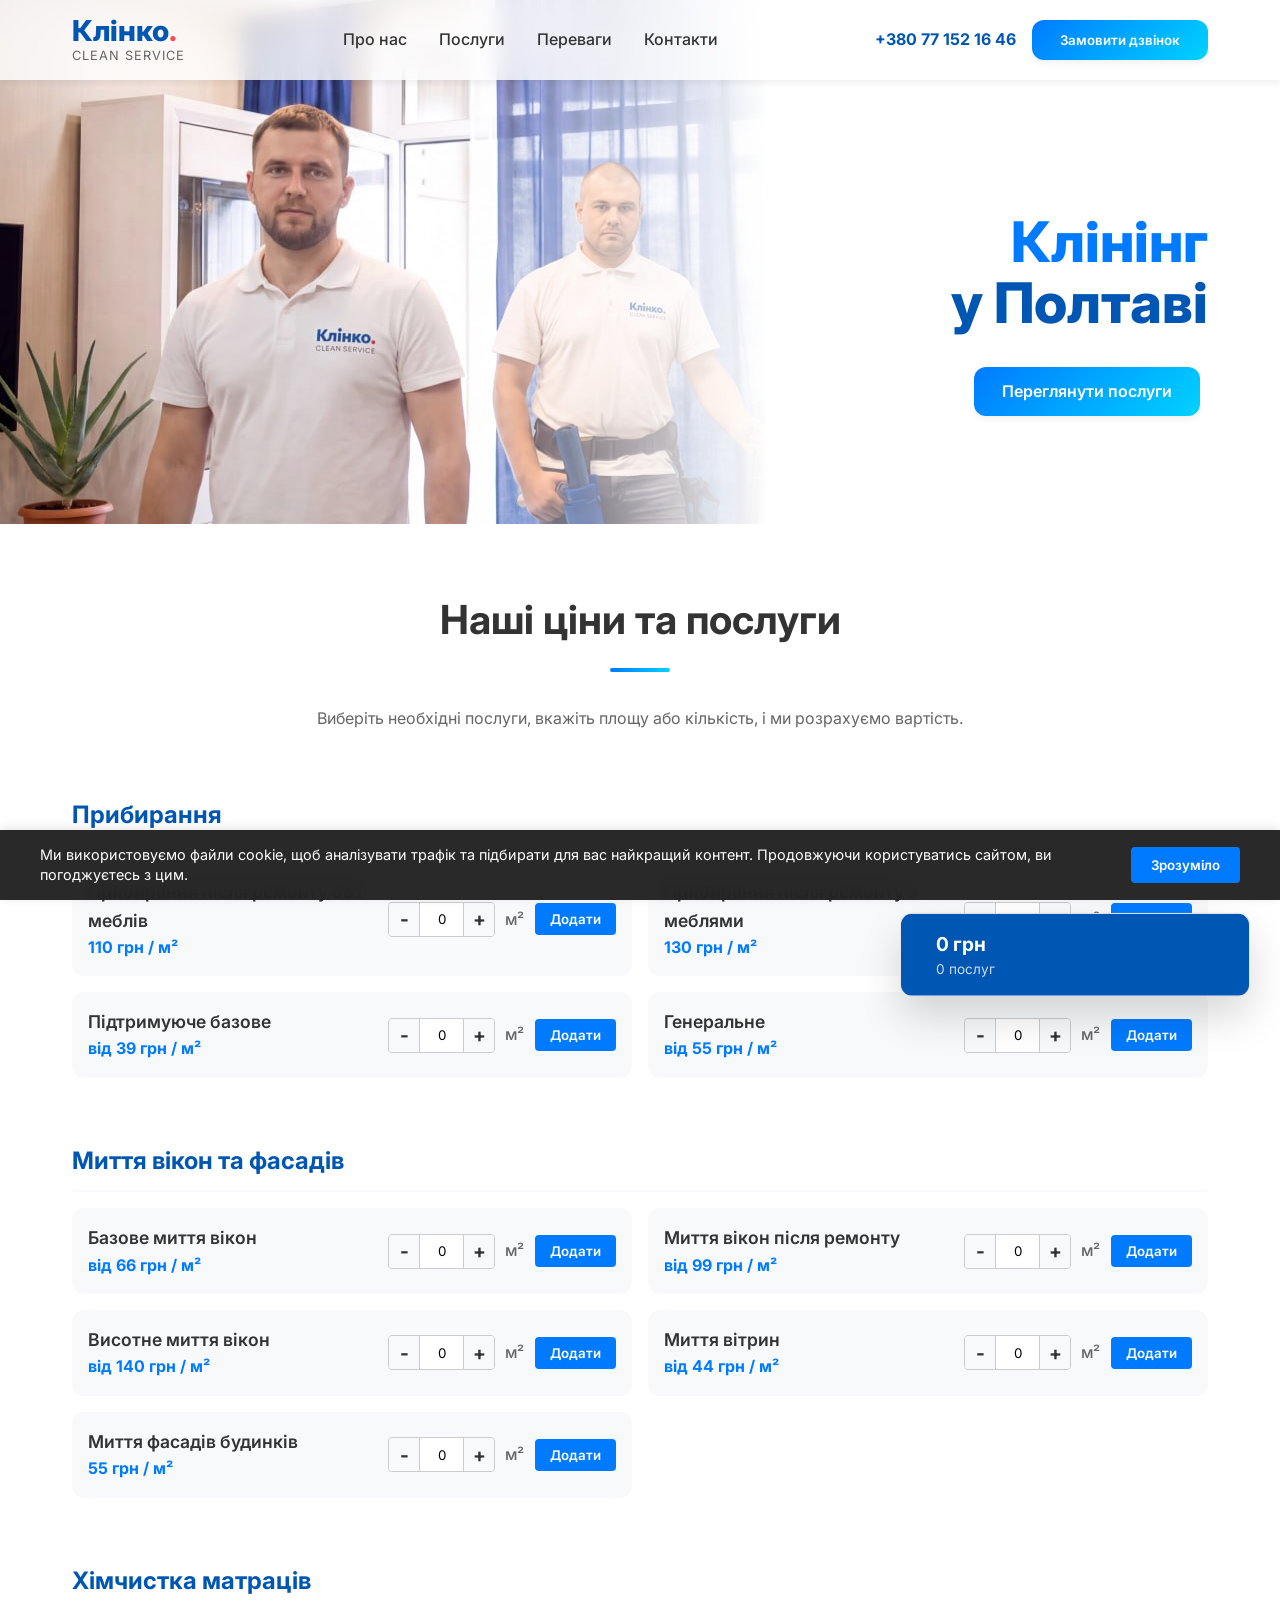
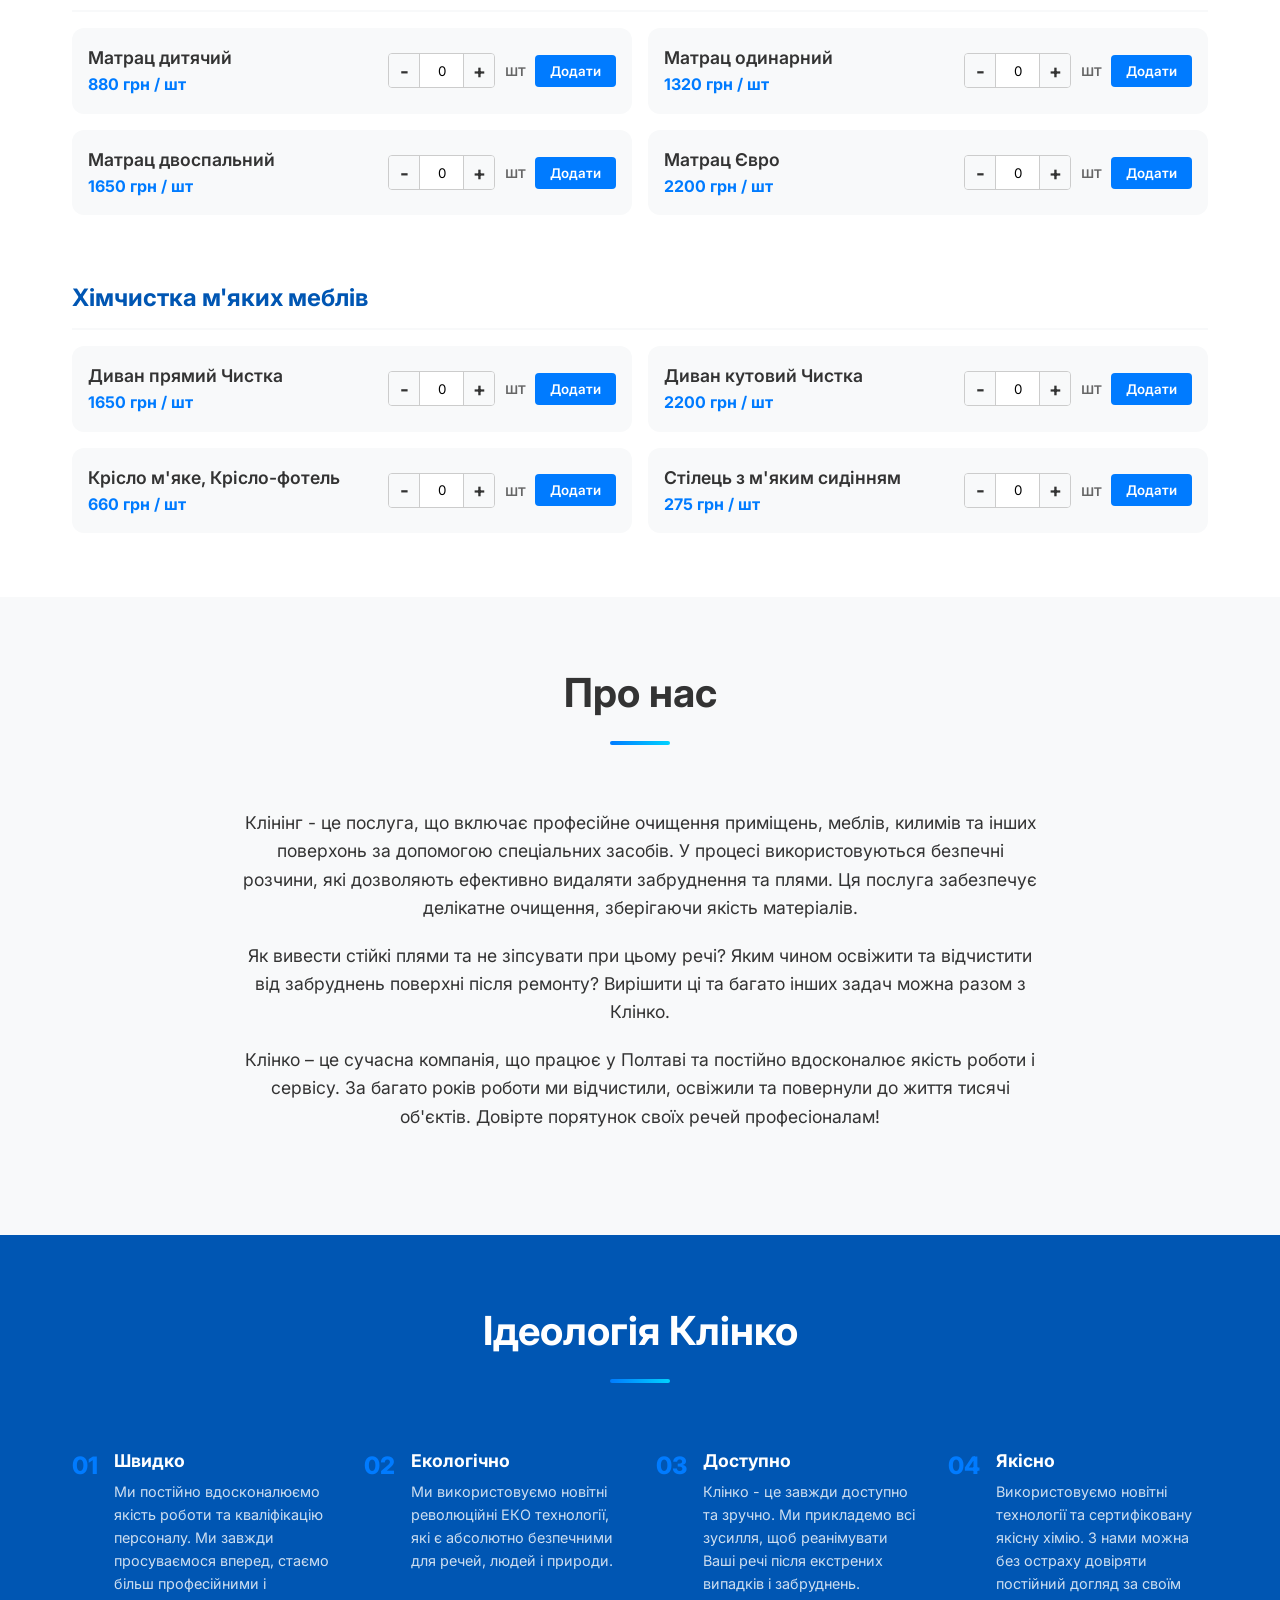
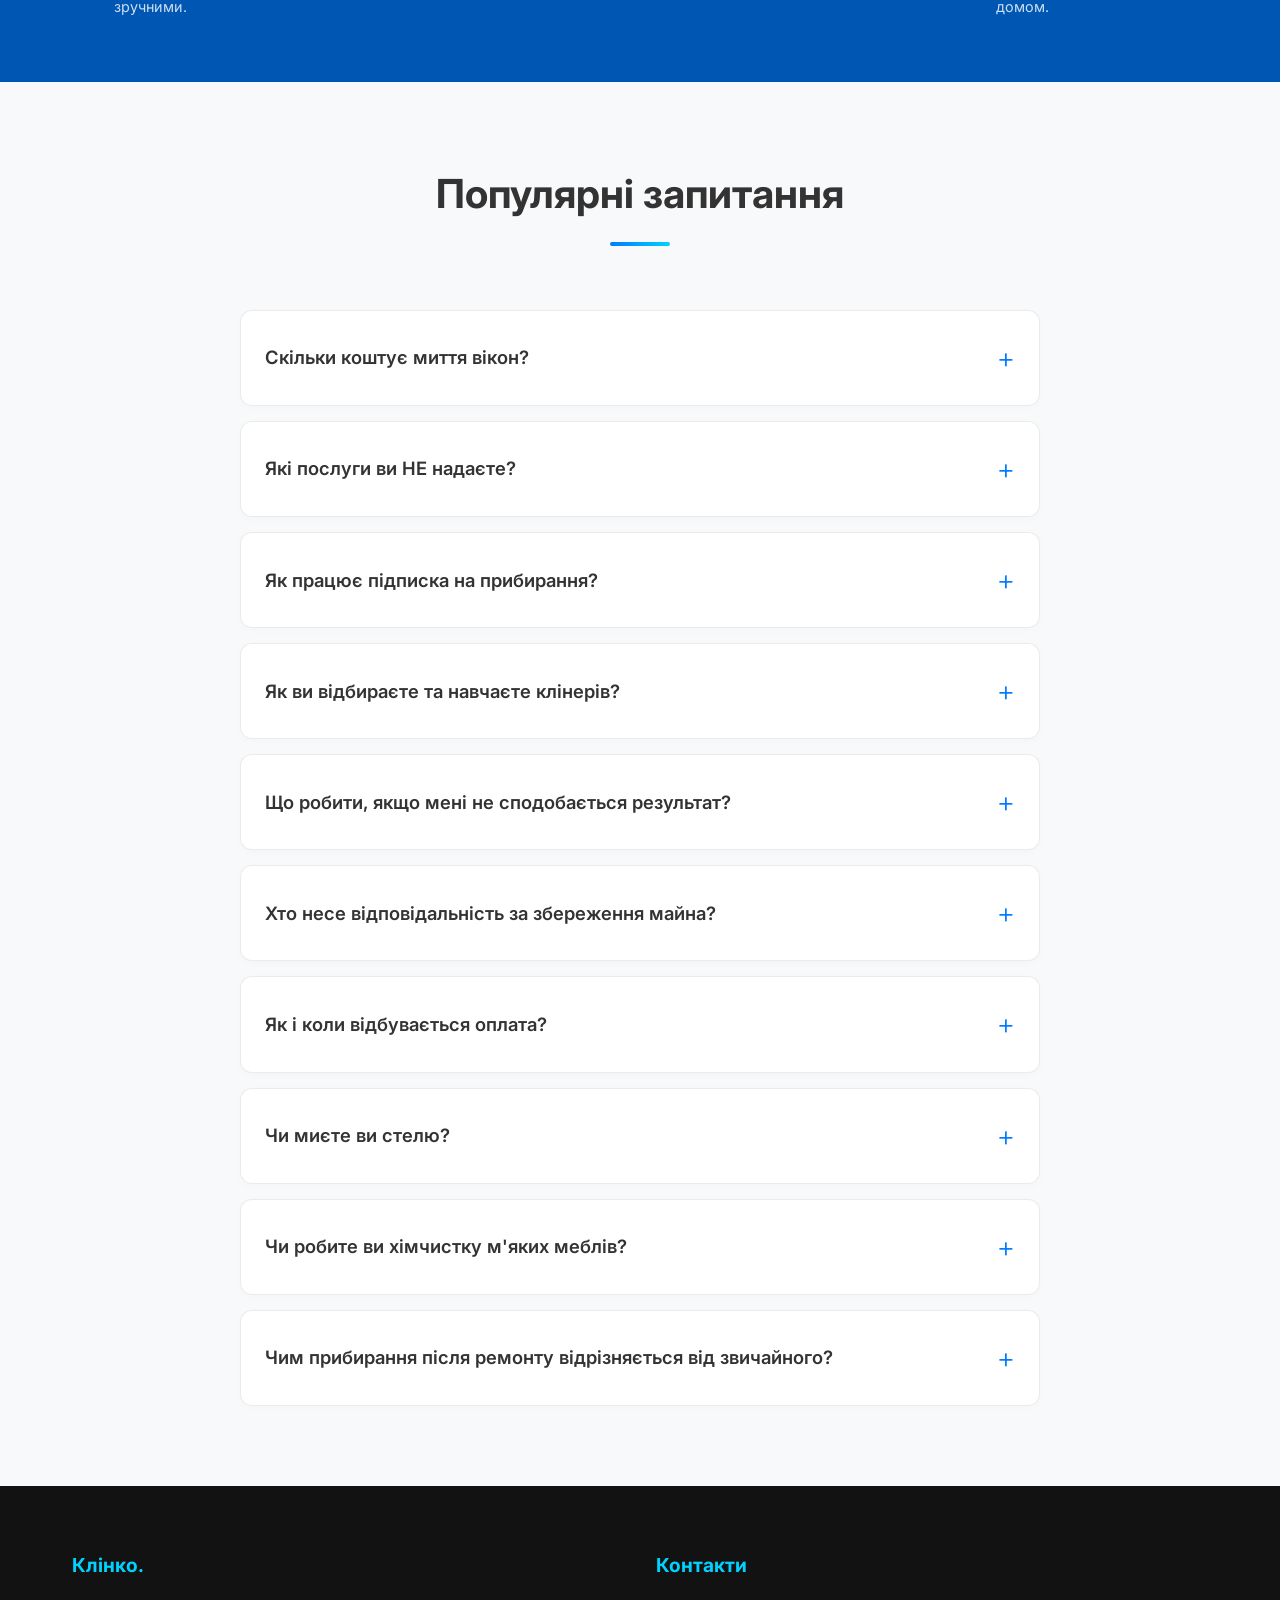
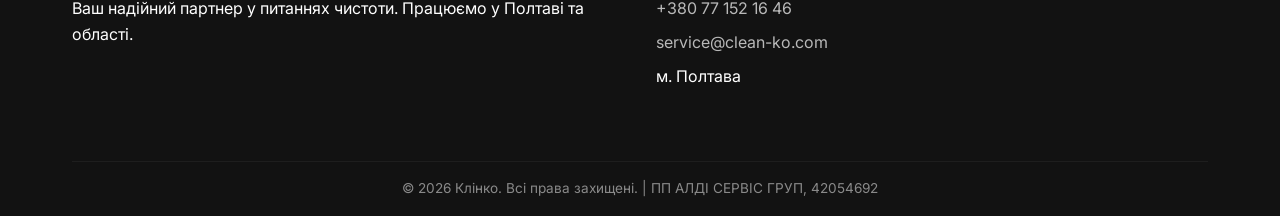
==== commit 497bbef7: "Add FAQ accordion section adapted and translated for Klinko" ====
--- a/index.html
+++ b/index.html
@@ -1,4 +1,4 @@
-﻿<!DOCTYPE html>
+<!DOCTYPE html>
 <html lang="uk">
 <head>
   <meta charset="UTF-8">
@@ -342,6 +342,91 @@
     </div>
   </section>
 
+  <!-- FAQ Section -->
+  <section class="section faq-section" id="faq" style="background-color: var(--color-bg-alt);">
+    <div class="container">
+      <h2 class="section-title">Популярні запитання</h2>
+      <div class="faq-accordion">
+        <details class="faq-item">
+          <summary class="faq-question">Скільки коштує миття вікон?</summary>
+          <div class="faq-answer">
+            <p>Сезонне миття стандартного вікна (130х140 см) коштує від 280 грн. Якщо замовляєте миття вікон разом із прибиранням квартири - ціна складе від 360 грн за вікно. Вартість миття нестандартних або панорамних вікон клінер розрахує на місці. Миття вікон після ремонту коштує 280-340 грн за 1 м² з обох сторін (мінімальний виїзд - 4500 грн).</p>
+          </div>
+        </details>
+        
+        <details class="faq-item">
+          <summary class="faq-question">Які послуги ви НЕ надаєте?</summary>
+          <div class="faq-answer">
+            <p>Клінко - це сервіс дбайливої чистоти, тому ми беремося лише за те, що можемо зробити ідеально. Наразі ми:</p>
+            <ul>
+              <li>не миємо кришталеві люстри та жалюзі;</li>
+              <li>не пересуваємо важкі меблі (крім випадків замовлення бригади);</li>
+              <li>не робимо глибинну хімчистку меблів (але ретельно пилососимо);</li>
+              <li>не протираємо листя кімнатних рослин;</li>
+              <li>не чистимо витяжку зсередини (лише ззовні).</li>
+            </ul>
+          </div>
+        </details>
+
+        <details class="faq-item">
+          <summary class="faq-question">Як працює підписка на прибирання?</summary>
+          <div class="faq-answer">
+            <p>Підписка - це пакет від двох прибирань на місяць, що дозволяє суттєво зекономити. Пакет діє 30 днів з моменту першого прибирання. Ви оплачуєте повну вартість підписки після першого візиту. Наші менеджери зв'яжуться з вами у зручному месенджері для узгодження наступних дат. Зверніть увагу: невикористані прибирання не переносяться на наступний місяць.</p>
+          </div>
+        </details>
+
+        <details class="faq-item">
+          <summary class="faq-question">Як ви відбираєте та навчаєте клінерів?</summary>
+          <div class="faq-answer">
+            <p>Наша служба безпеки ретельно перевіряє кожного кандидата. Після цього майбутні клінери проходять детальне навчання: вивчають методики прибирання, правильне зонування та використання професійних засобів. Далі - обов'язковий тест зі 100 питань і стажування під наглядом старшого клінера. До вас приїде лише той фахівець, який на 100% знає, як навести ідеальну чистоту.</p>
+          </div>
+        </details>
+
+        <details class="faq-item">
+          <summary class="faq-question">Що робити, якщо мені не сподобається результат?</summary>
+          <div class="faq-answer">
+            <p>Ми працюємо за високими стандартами, але якщо щось пішло не так - ми завжди на вашому боці. Після прибирання клінер залишає спеціальний чек-лист виконаних робіт. Ви приймаєте роботу особисто. Якщо помітили недоліки, поки клінер ще у вас - просто скажіть, і ми все безкоштовно виправимо на місці. Якщо ви помітили проблему пізніше - напишіть нам і надішліть фото. Ми цінуємо зворотний зв'язок і завжди готові виправити ситуацію!</p>
+          </div>
+        </details>
+
+        <details class="faq-item">
+          <summary class="faq-question">Хто несе відповідальність за збереження майна?</summary>
+          <div class="faq-answer">
+            <p>У нас працює лише власний перевірений штат співробітників, жодних випадкових людей чи на підробіток. Ми повністю несемо матеріальну відповідальність за ваші речі і у випадку пошкодження відшкодовуємо збитки.</p>
+          </div>
+        </details>
+
+        <details class="faq-item">
+          <summary class="faq-question">Як і коли відбувається оплата?</summary>
+          <div class="faq-answer">
+            <p>Ви платите лише після того, як приймете роботу і переконаєтесь у якості прибирання. Розрахуватися можна готівкою з клінером або переказом на картку (менеджер надішле вам реквізити під час прибирання).</p>
+          </div>
+        </details>
+
+        <details class="faq-item">
+          <summary class="faq-question">Чи миєте ви стелю?</summary>
+          <div class="faq-answer">
+            <p>Так, ми можемо помити стелю, якщо ви надасте стійку поверхню (драбину) і якщо покриття стелі дозволяє вологе прибирання без пошкоджень.</p>
+          </div>
+        </details>
+
+        <details class="faq-item">
+          <summary class="faq-question">Чи робите ви хімчистку м'яких меблів?</summary>
+          <div class="faq-answer">
+            <p>Під час стандартного прибирання ми ретельно пилососимо всі меблі. Якщо ж вам потрібне видалення складних плям та глибока парова обробка, ви можете замовити це як окрему додаткову послугу.</p>
+          </div>
+        </details>
+
+        <details class="faq-item">
+          <summary class="faq-question">Чим прибирання після ремонту відрізняється від звичайного?</summary>
+          <div class="faq-answer">
+            <p>Це окремий вид клінінгу, який потребує спеціальної промислової техніки (будівельні пилососи, парогенератори, роторні машини) та агресивнішої хімії. На такий об'єкт виїжджає бригада з кількох клінерів під керівництвом бригадира.</p>
+          </div>
+        </details>
+      </div>
+    </div>
+  </section>
+
   <!-- Footer -->
   <footer class="footer" id="contacts">
     <div class="container">
--- a/css_v4/main.css
+++ b/css_v4/main.css
@@ -1,4 +1,4 @@
-﻿@import 'variables.css?v=1.4';
+@import 'variables.css?v=1.4';
 @import 'reset.css?v=1.4';
 @import 'layout.css?v=1.4';
 @import 'header.css?v=1.4';
@@ -12,4 +12,5 @@
 @import 'notification.css?v=1.4';
 
 @import 'cookie.css?v=1.4';
-@import 'promo.css?v=1.4';+@import 'promo.css?v=1.4';
+@import 'faq.css?v=1.4';
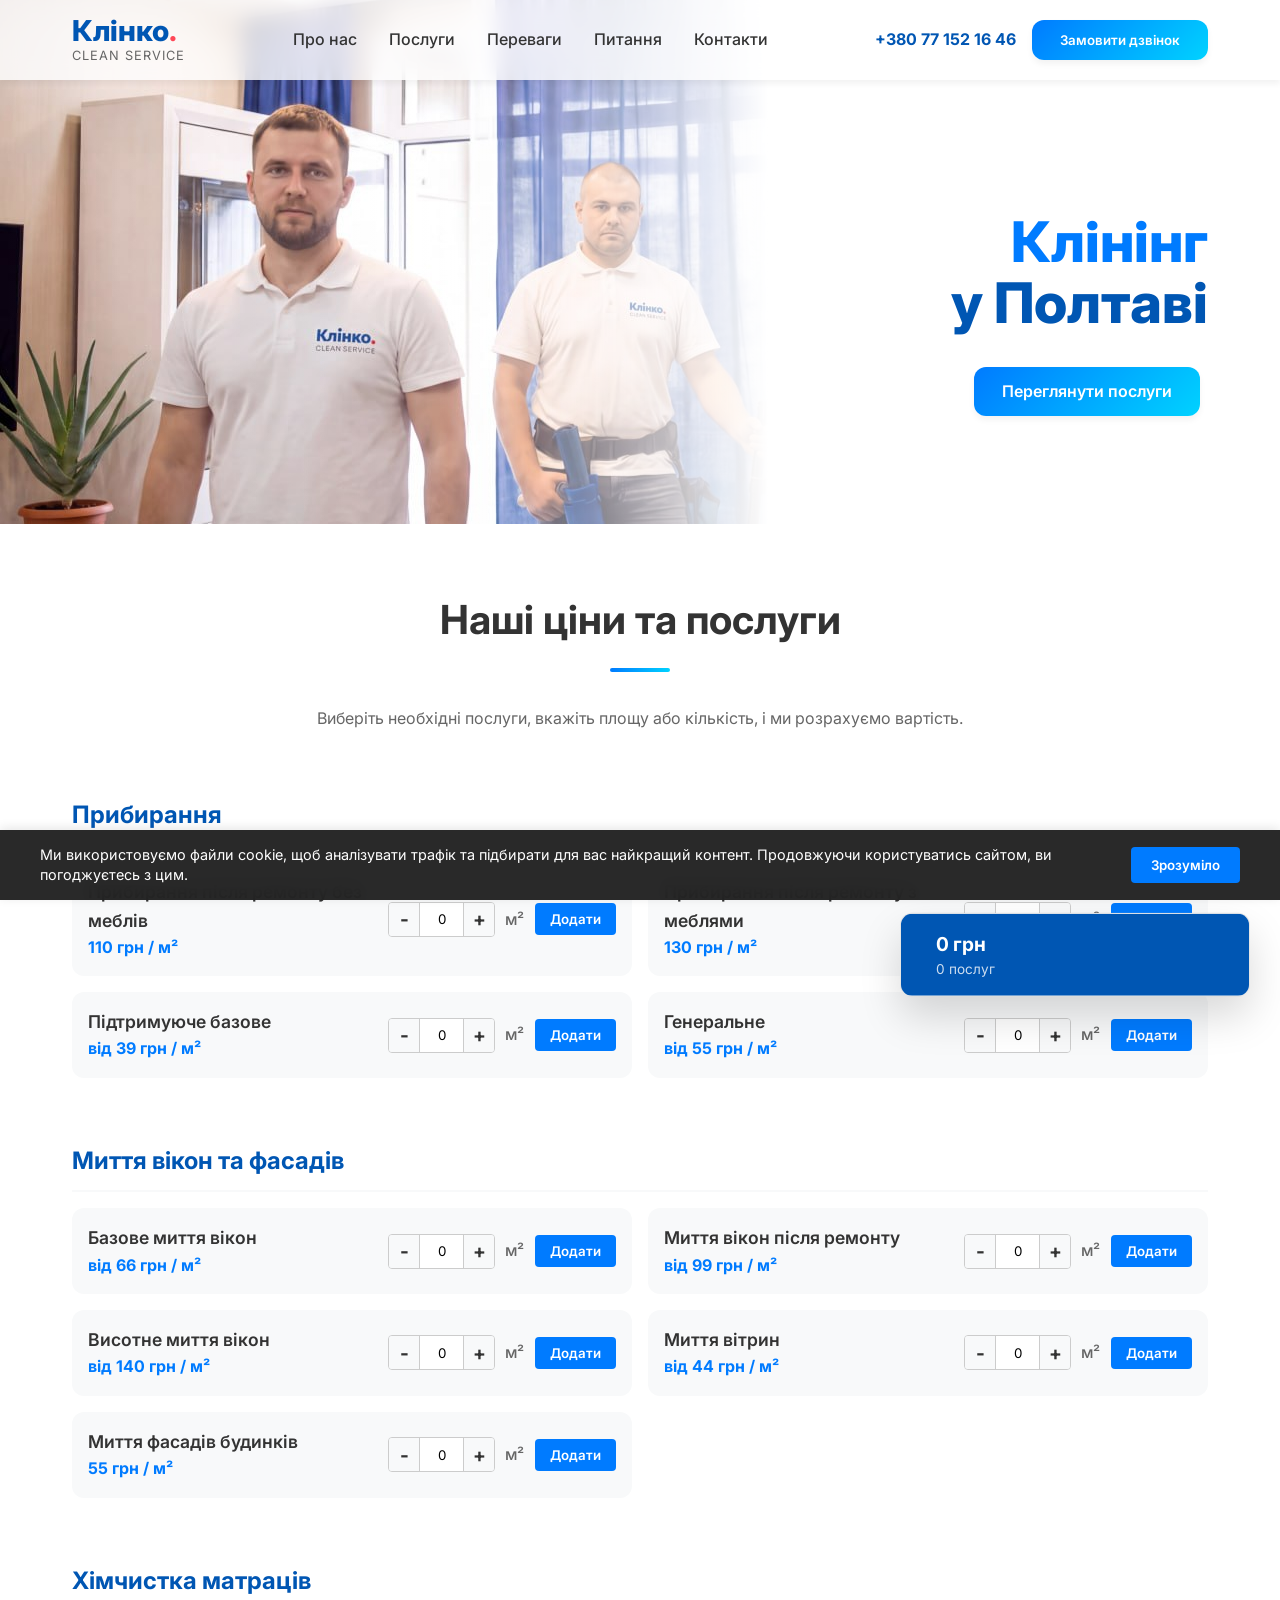
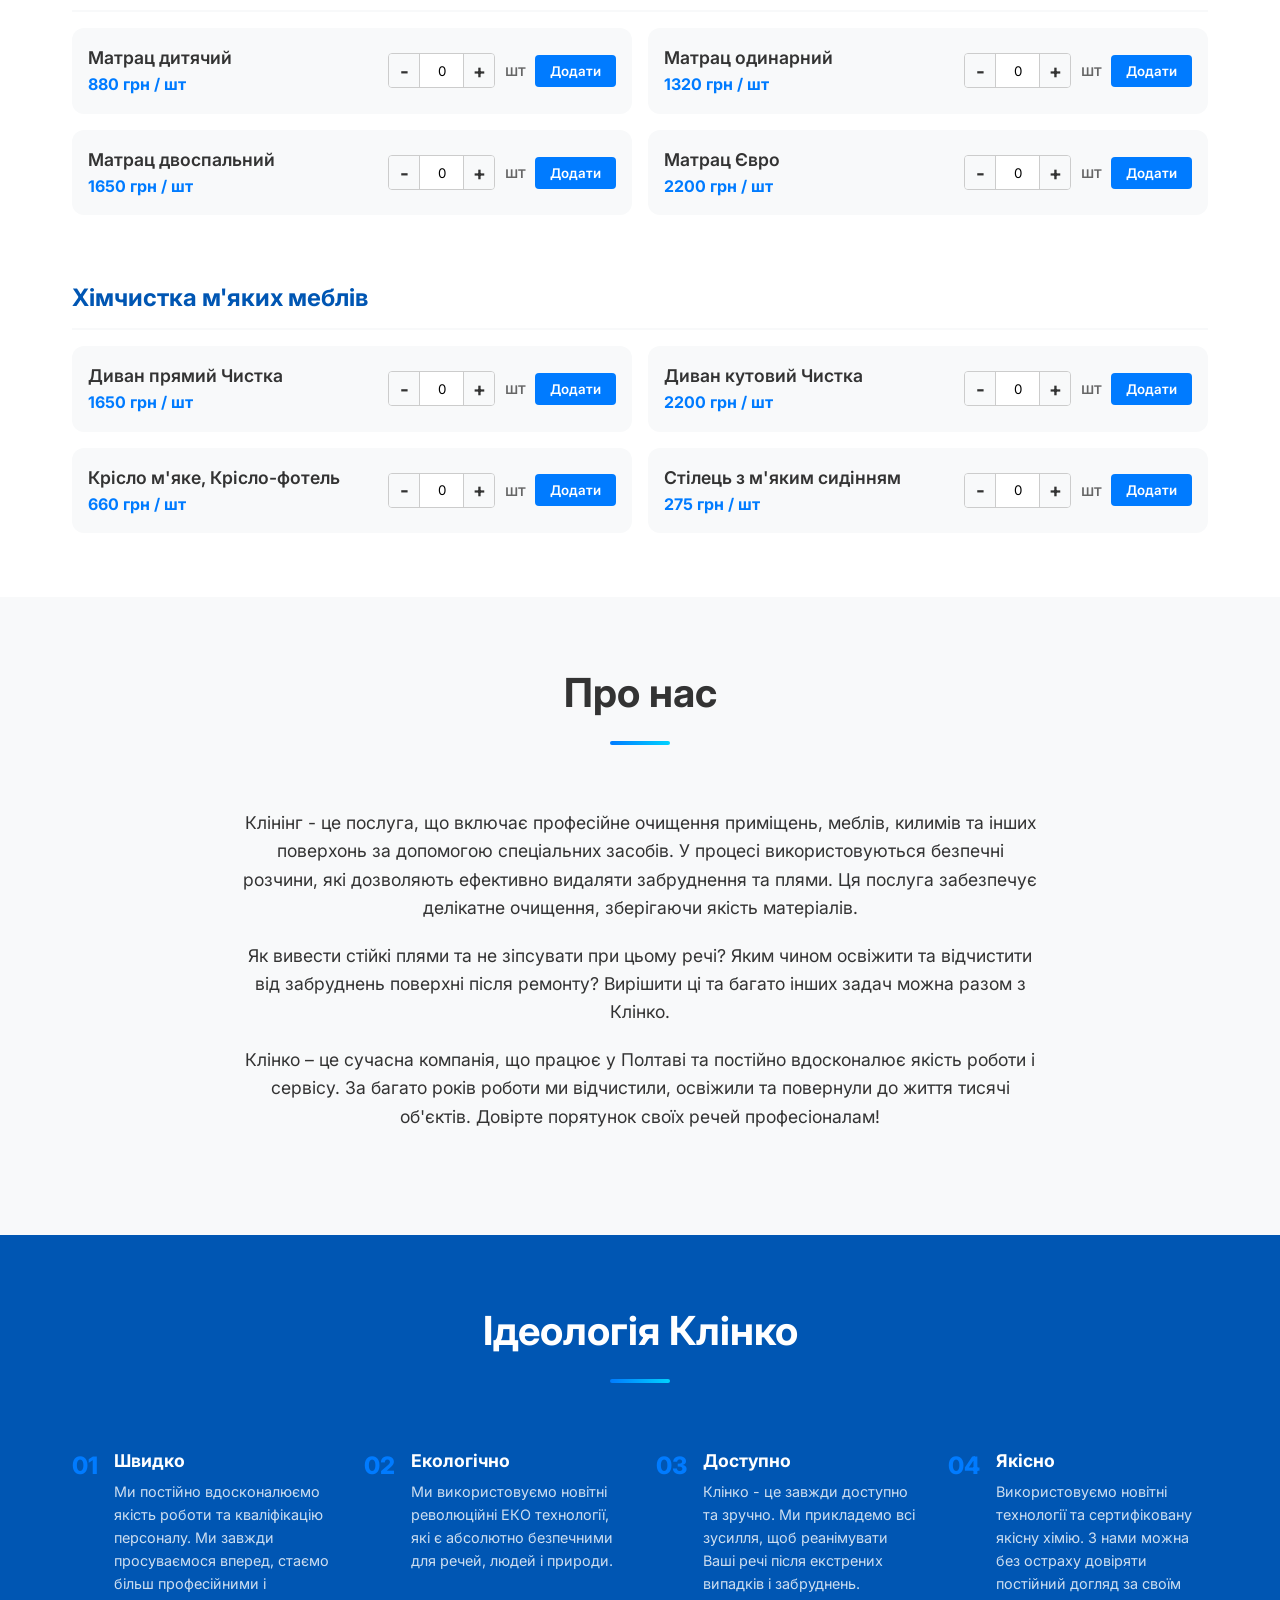
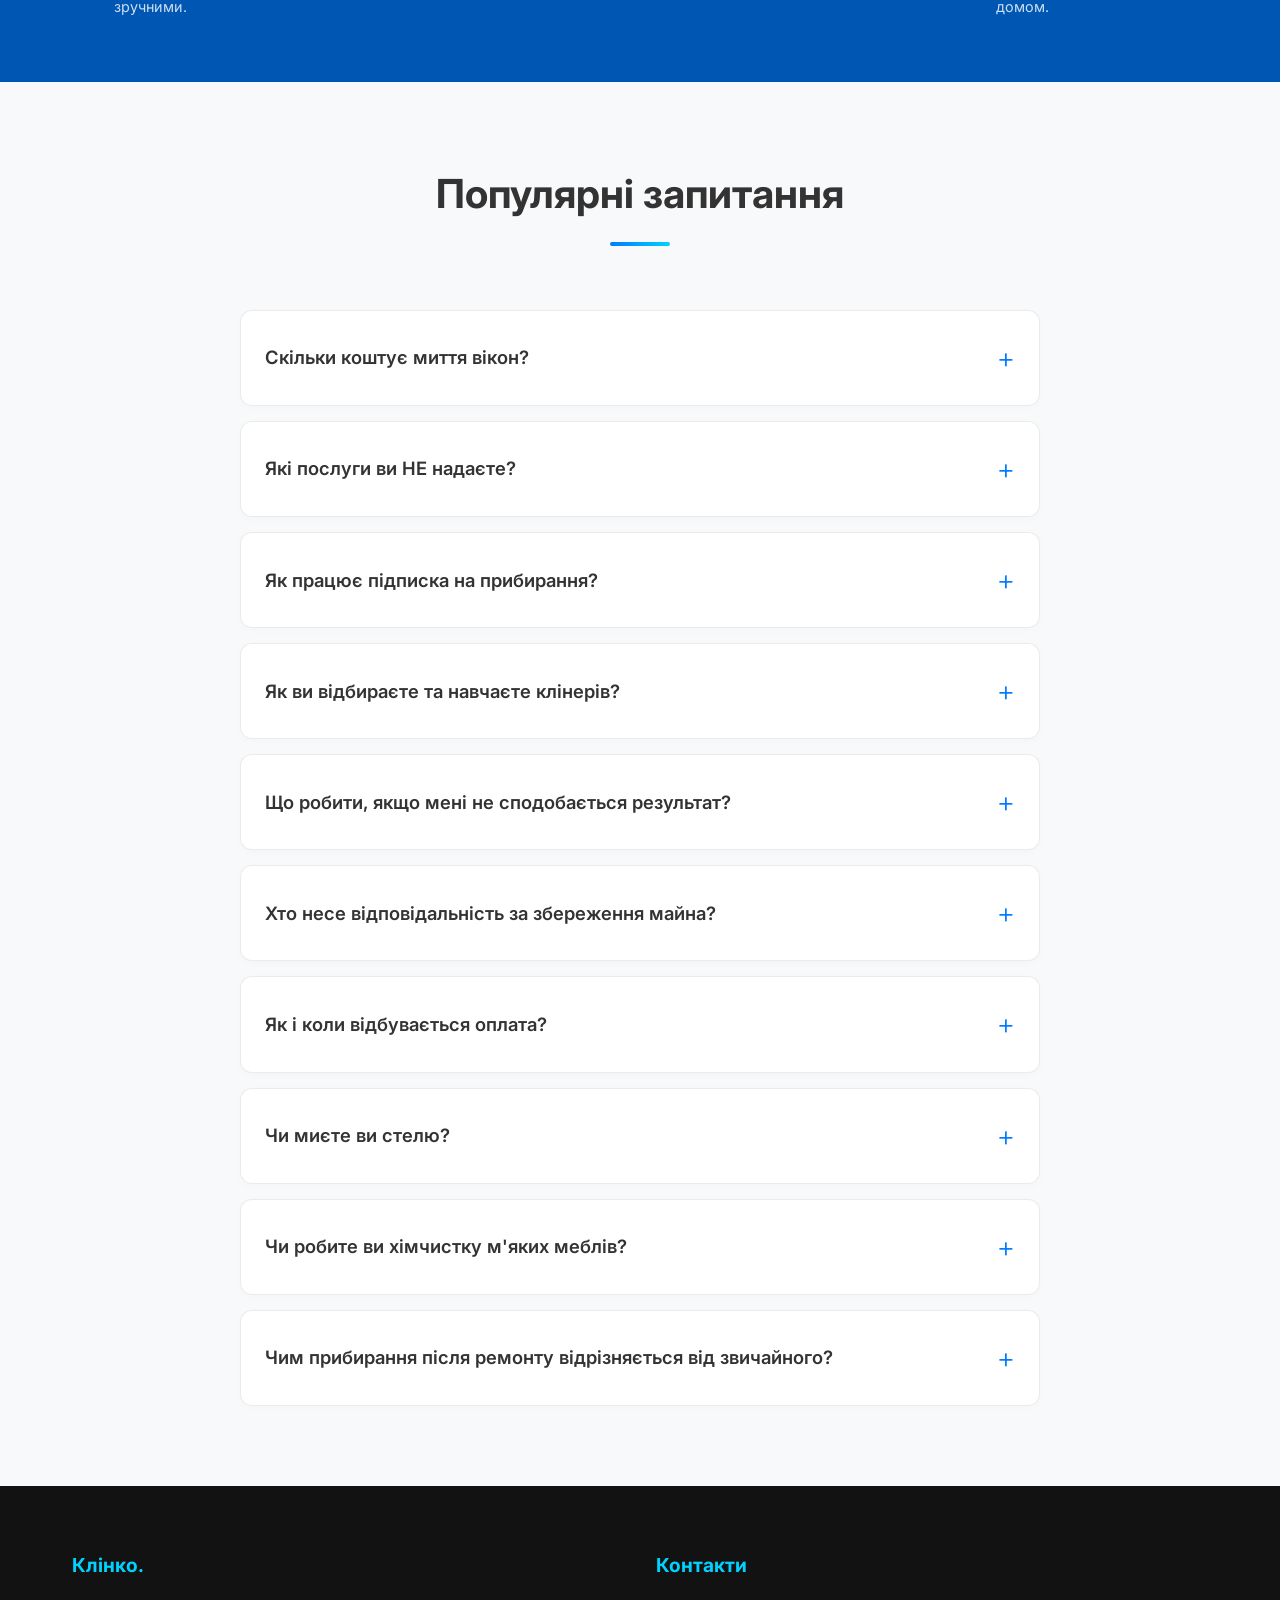
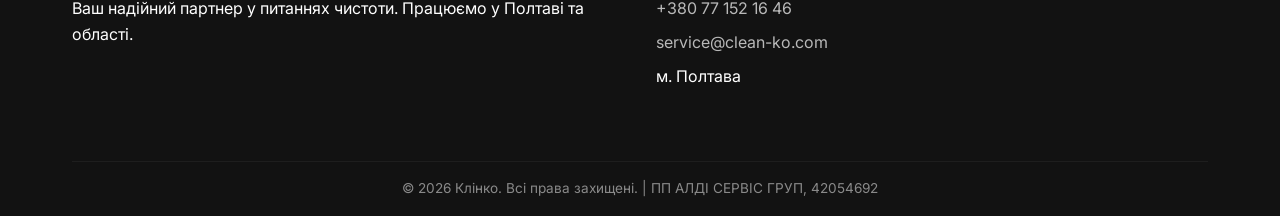
==== commit 9c7628dc: "Add FAQ links to header menu and prevent text copying in the FAQ section" ====
--- a/index.html
+++ b/index.html
@@ -29,6 +29,7 @@
         <a href="services.html">Послуги</a>
         
         <a href="/#advantages">Переваги</a>
+        <a href="/#faq">Питання</a>
         <a href="#contacts">Контакти</a>
       </nav>
       <div class="header-actions">
@@ -49,6 +50,7 @@
     <a href="services.html">Послуги</a>
     
     <a href="/#advantages">Переваги</a>
+    <a href="/#faq">Питання</a>
     <a href="#contacts">Контакти</a>
     <a href="tel:+380771521646" class="phone-link">+380 77 152 16 46</a>
     <button class="btn btn-primary open-modal" data-subject="Замовити дзвінок (Мобільне меню)">Замовити дзвінок</button>
@@ -343,7 +345,7 @@
   </section>
 
   <!-- FAQ Section -->
-  <section class="section faq-section" id="faq" style="background-color: var(--color-bg-alt);">
+  <section class="section faq-section" id="faq" style="background-color: var(--color-bg-alt);" oncopy="return false" oncut="return false" onselectstart="return false">
     <div class="container">
       <h2 class="section-title">Популярні запитання</h2>
       <div class="faq-accordion">
